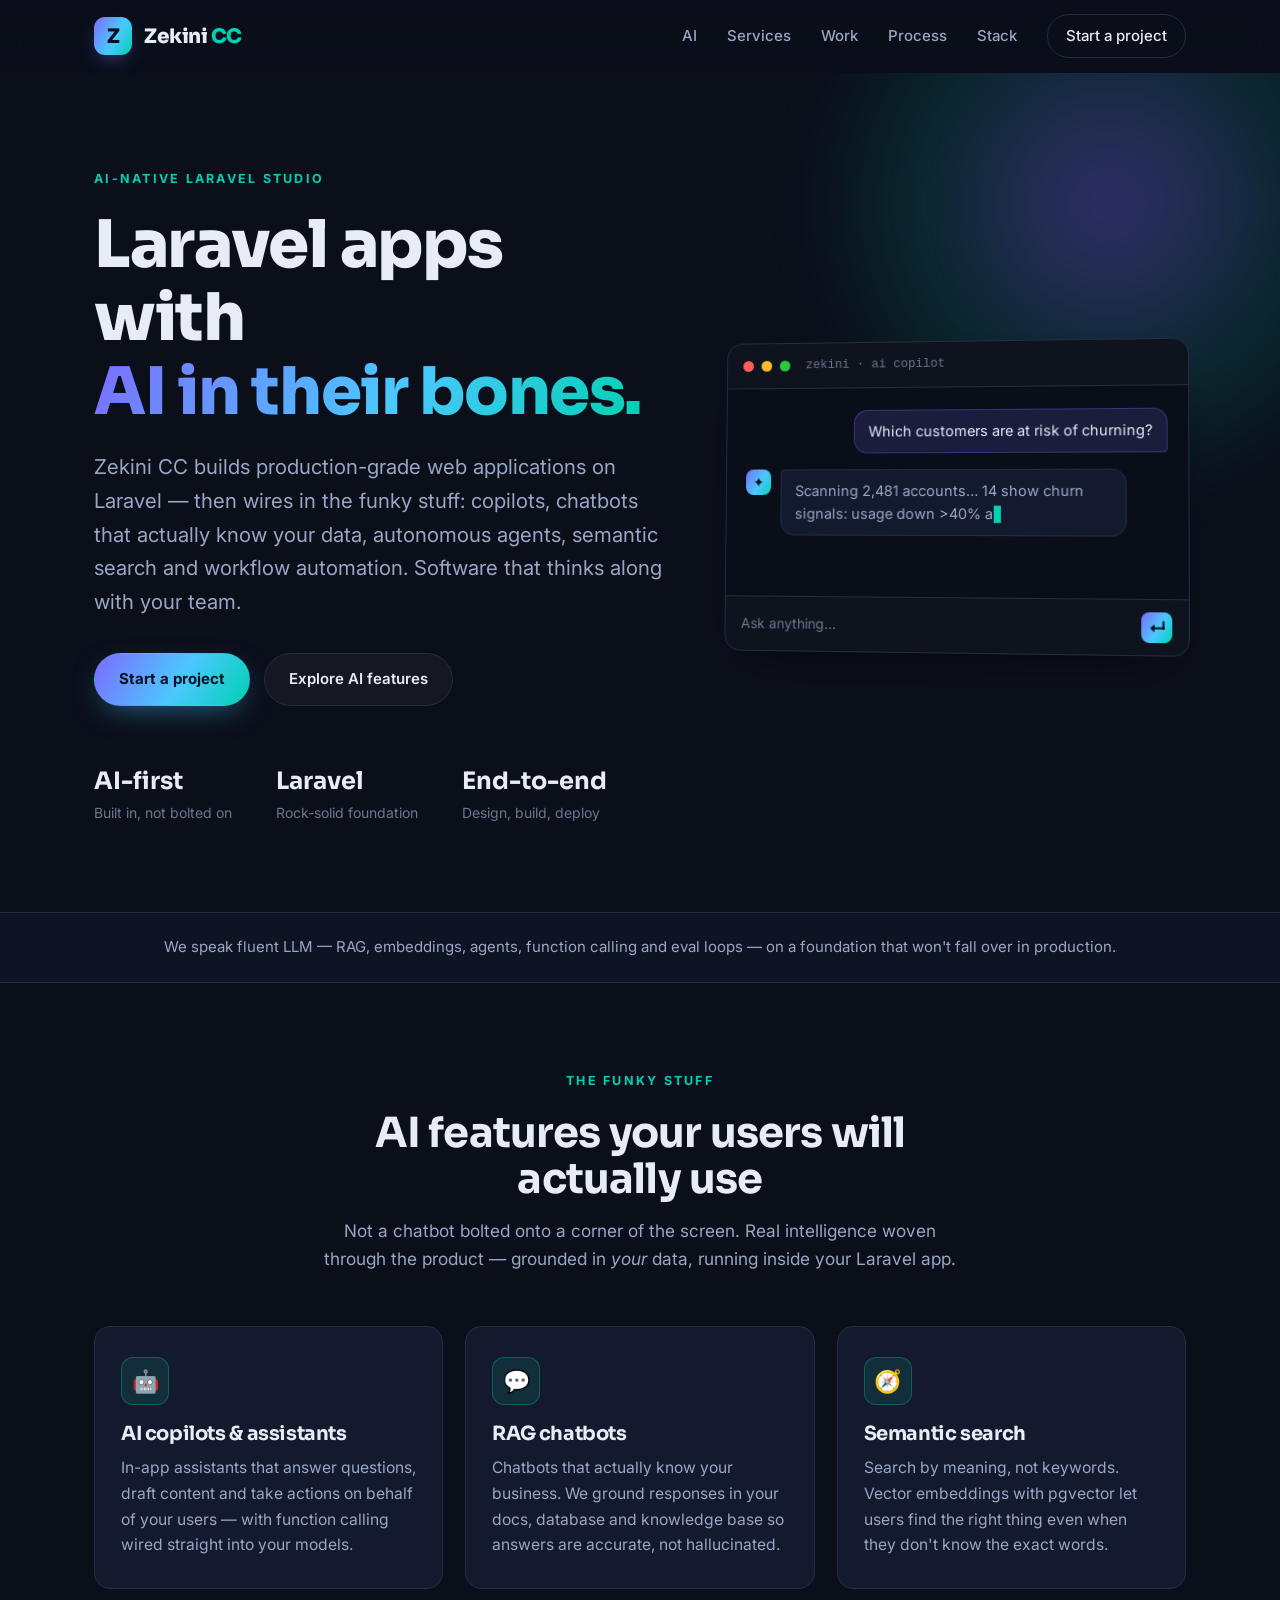
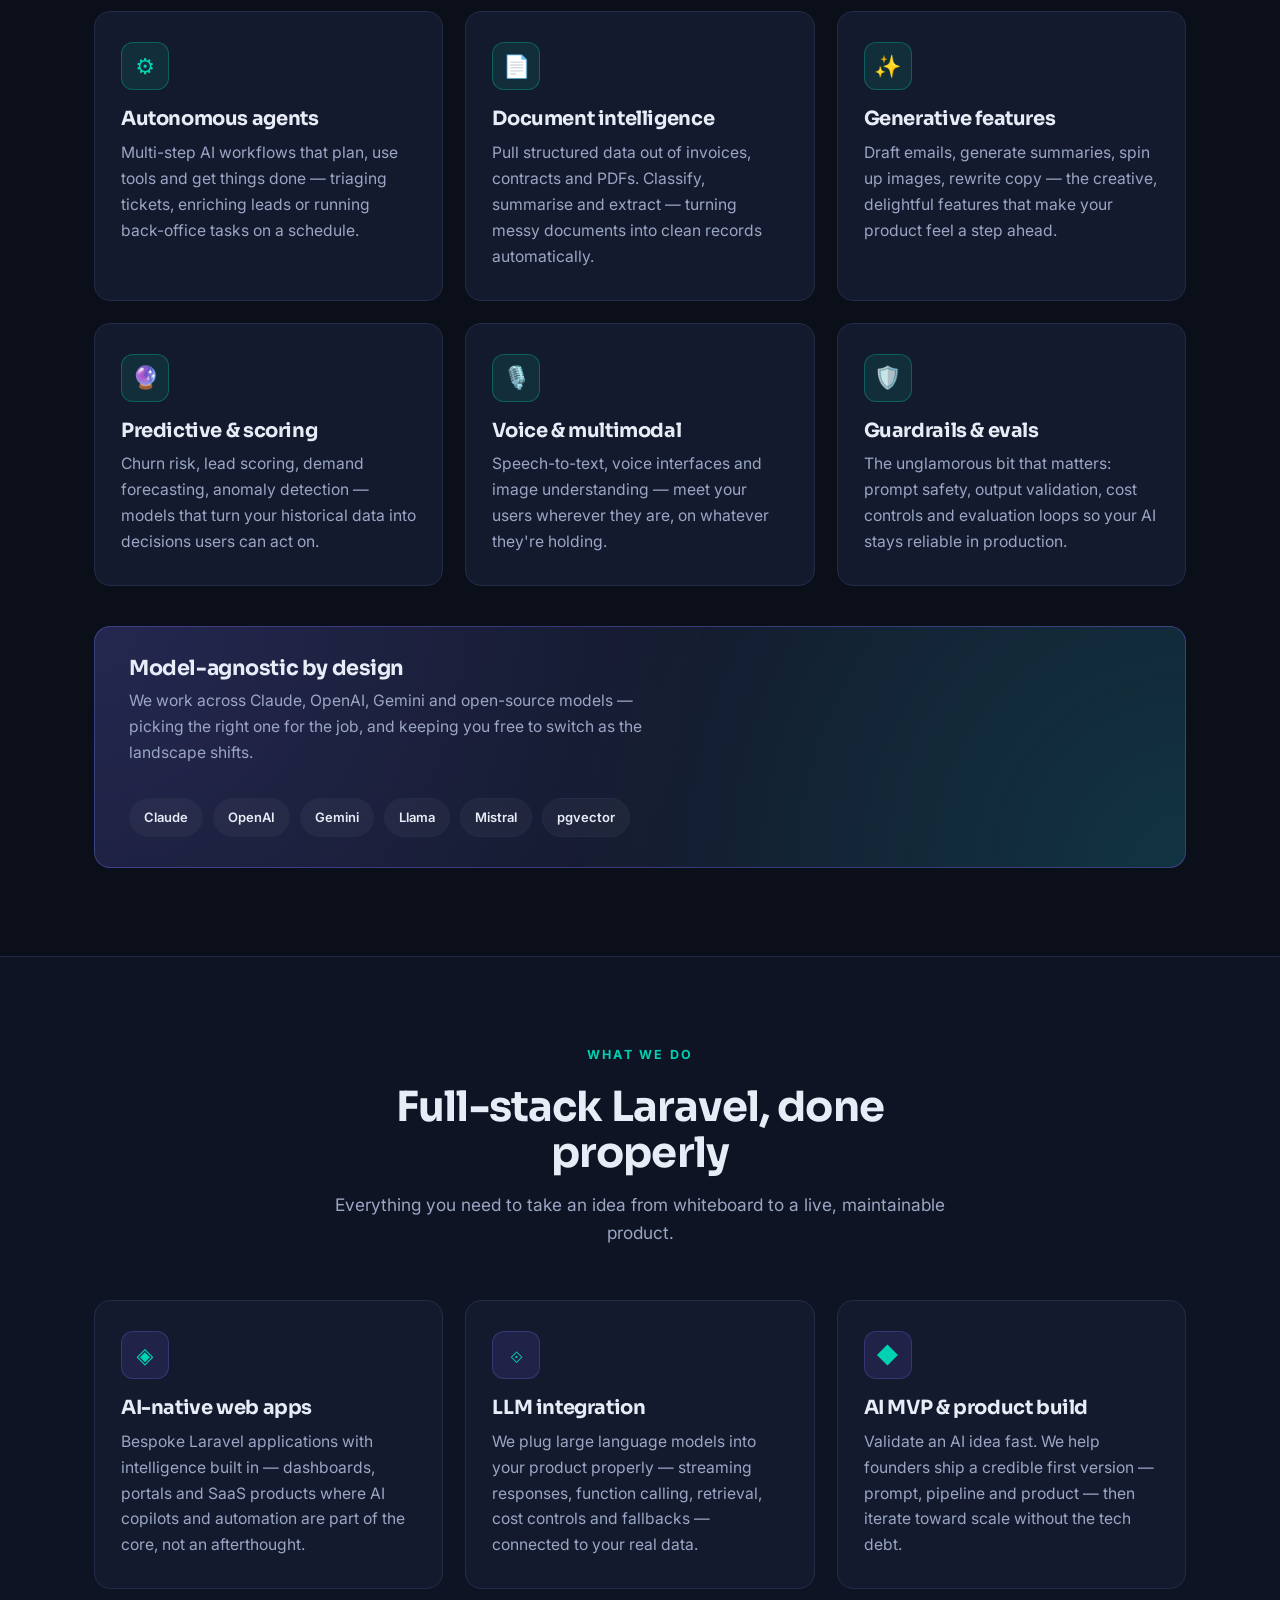
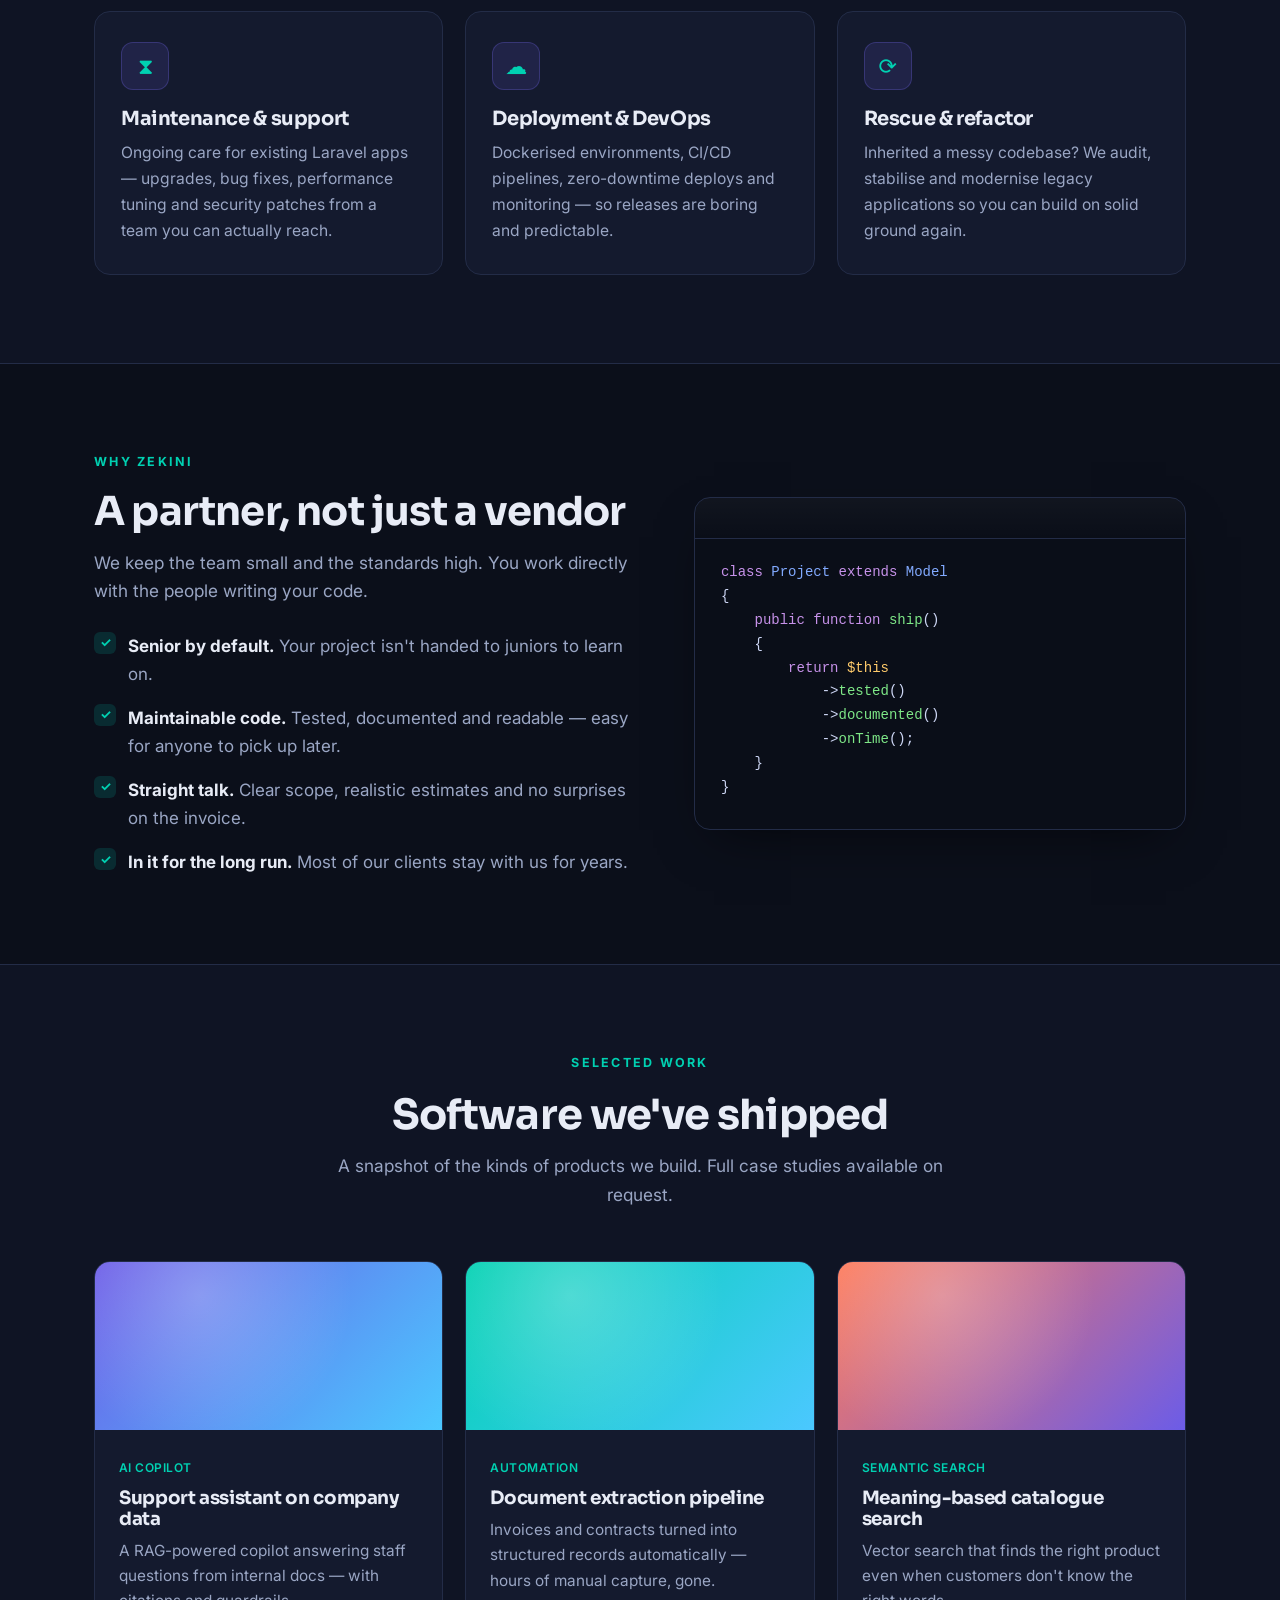
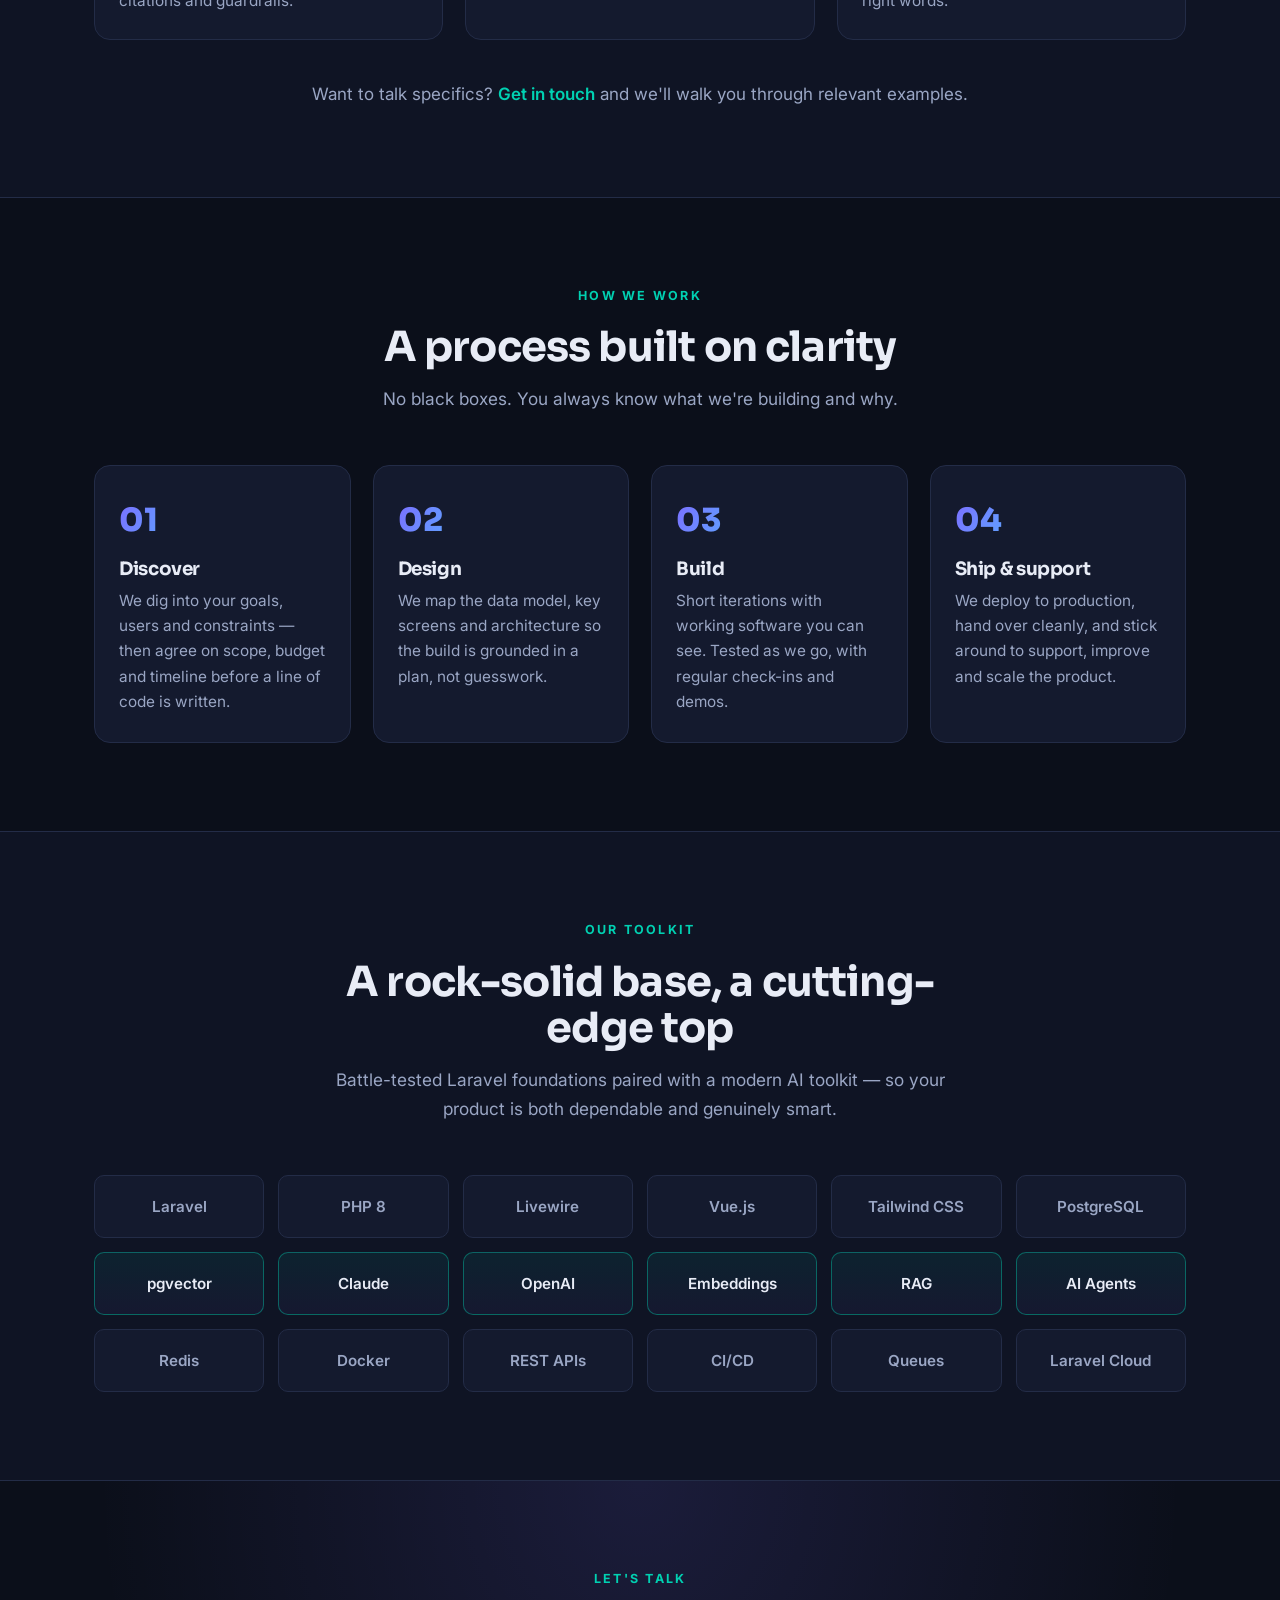
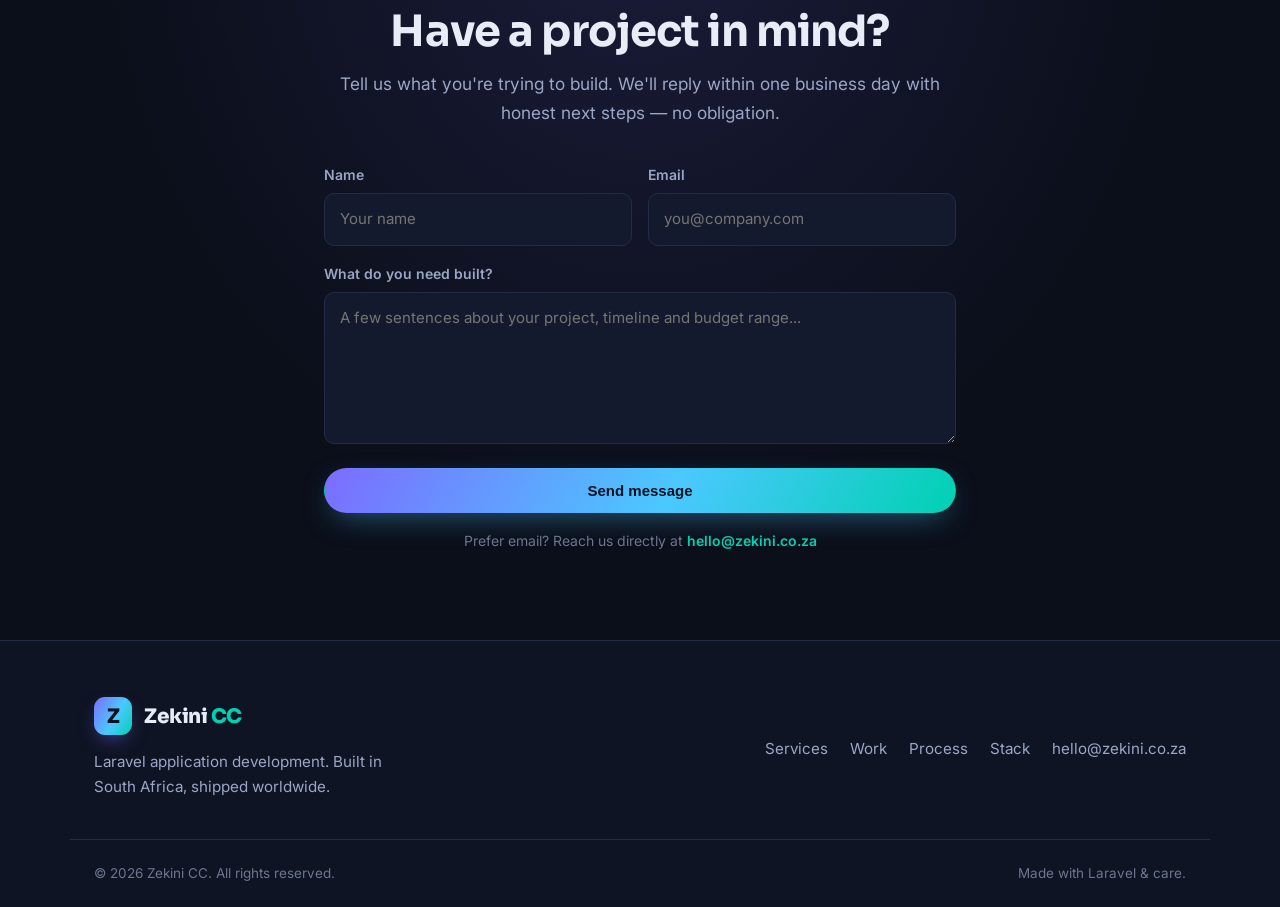
==== index.html @ 0844f9b5 "Add AI-driven positioning, AI features section and copilot demo" ====
<!DOCTYPE html>
<html lang="en">
<head>
  <meta charset="UTF-8" />
  <meta name="viewport" content="width=device-width, initial-scale=1.0" />
  <title>Zekini CC — AI-Driven Laravel App Development</title>
  <meta name="description" content="Zekini CC builds AI-native web applications with Laravel — copilots, RAG chatbots, LLM agents, semantic search and automation baked in. From MVP to production." />
  <meta name="theme-color" content="#0b0f1a" />

  <!-- Open Graph -->
  <meta property="og:title" content="Zekini CC — AI-Driven Laravel App Development" />
  <meta property="og:description" content="We design and build AI-native Laravel applications — copilots, agents, RAG and automation for growing businesses." />
  <meta property="og:type" content="website" />
  <meta property="og:url" content="https://zekini.co.za" />

  <link rel="icon" href="assets/favicon.svg" type="image/svg+xml" />
  <link rel="preconnect" href="https://fonts.googleapis.com" />
  <link rel="preconnect" href="https://fonts.gstatic.com" crossorigin />
  <link href="https://fonts.googleapis.com/css2?family=Inter:wght@400;500;600;700;800&family=Sora:wght@600;700;800&display=swap" rel="stylesheet" />
  <link rel="stylesheet" href="css/styles.css" />
</head>
<body>
  <a class="skip-link" href="#main">Skip to content</a>

  <!-- Header -->
  <header class="site-header" id="top">
    <div class="container header-inner">
      <a href="#top" class="brand" aria-label="Zekini CC home">
        <span class="brand-mark" aria-hidden="true">Z</span>
        <span class="brand-text">Zekini<span class="brand-cc">CC</span></span>
      </a>

      <nav class="nav" aria-label="Primary">
        <a href="#ai">AI</a>
        <a href="#services">Services</a>
        <a href="#work">Work</a>
        <a href="#process">Process</a>
        <a href="#stack">Stack</a>
        <a href="#contact" class="nav-cta">Start a project</a>
      </nav>

      <button class="nav-toggle" aria-label="Toggle menu" aria-expanded="false" aria-controls="mobile-nav">
        <span></span><span></span><span></span>
      </button>
    </div>
    <div class="mobile-nav" id="mobile-nav" hidden>
      <a href="#ai">AI</a>
      <a href="#services">Services</a>
      <a href="#work">Work</a>
      <a href="#process">Process</a>
      <a href="#stack">Stack</a>
      <a href="#contact" class="nav-cta">Start a project</a>
    </div>
  </header>

  <main id="main">
    <!-- Hero -->
    <section class="hero">
      <div class="container hero-inner hero-grid">
        <div class="hero-copy">
          <p class="eyebrow">AI-native Laravel studio</p>
          <h1>Laravel apps with<br /><span class="grad">AI in their bones.</span></h1>
          <p class="lede">
            Zekini CC builds production-grade web applications on Laravel — then wires in the
            funky stuff: copilots, chatbots that actually know your data, autonomous agents,
            semantic search and workflow automation. Software that thinks along with your team.
          </p>
          <div class="hero-actions">
            <a href="#contact" class="btn btn-primary">Start a project</a>
            <a href="#ai" class="btn btn-ghost">Explore AI features</a>
          </div>
          <ul class="hero-stats">
            <li><strong>AI-first</strong><span>Built in, not bolted on</span></li>
            <li><strong>Laravel</strong><span>Rock-solid foundation</span></li>
            <li><strong>End-to-end</strong><span>Design, build, deploy</span></li>
          </ul>
        </div>

        <!-- Funky animated AI copilot demo -->
        <div class="hero-demo" aria-hidden="true">
          <div class="demo-window">
            <div class="demo-bar">
              <span class="dot dot-r"></span><span class="dot dot-y"></span><span class="dot dot-g"></span>
              <span class="demo-title">zekini · ai copilot</span>
            </div>
            <div class="demo-body" id="demo-body">
              <div class="msg msg-user"><span>Which customers are at risk of churning?</span></div>
              <div class="msg msg-ai">
                <span class="msg-avatar">✦</span>
                <span class="msg-text" id="demo-typing"></span>
              </div>
            </div>
            <div class="demo-input">
              <span class="demo-caret">Ask anything…</span>
              <span class="demo-send">↵</span>
            </div>
          </div>
        </div>
      </div>
      <div class="hero-glow" aria-hidden="true"></div>
    </section>

    <!-- Trusted / intro strip -->
    <section class="strip">
      <div class="container">
        <p>We speak fluent LLM — RAG, embeddings, agents, function calling and eval loops — on a foundation that won't fall over in production.</p>
      </div>
    </section>

    <!-- AI capabilities -->
    <section class="section" id="ai">
      <div class="container">
        <header class="section-head">
          <p class="eyebrow">The funky stuff</p>
          <h2>AI features your users will actually use</h2>
          <p class="section-sub">Not a chatbot bolted onto a corner of the screen. Real intelligence woven through the product — grounded in <em>your</em> data, running inside your Laravel app.</p>
        </header>

        <div class="grid grid-3 ai-grid">
          <article class="card ai-card">
            <div class="card-icon">🤖</div>
            <h3>AI copilots &amp; assistants</h3>
            <p>In-app assistants that answer questions, draft content and take actions on behalf of your users — with function calling wired straight into your models.</p>
          </article>
          <article class="card ai-card">
            <div class="card-icon">💬</div>
            <h3>RAG chatbots</h3>
            <p>Chatbots that actually know your business. We ground responses in your docs, database and knowledge base so answers are accurate, not hallucinated.</p>
          </article>
          <article class="card ai-card">
            <div class="card-icon">🧭</div>
            <h3>Semantic search</h3>
            <p>Search by meaning, not keywords. Vector embeddings with pgvector let users find the right thing even when they don't know the exact words.</p>
          </article>
          <article class="card ai-card">
            <div class="card-icon">⚙️</div>
            <h3>Autonomous agents</h3>
            <p>Multi-step AI workflows that plan, use tools and get things done — triaging tickets, enriching leads or running back-office tasks on a schedule.</p>
          </article>
          <article class="card ai-card">
            <div class="card-icon">📄</div>
            <h3>Document intelligence</h3>
            <p>Pull structured data out of invoices, contracts and PDFs. Classify, summarise and extract — turning messy documents into clean records automatically.</p>
          </article>
          <article class="card ai-card">
            <div class="card-icon">✨</div>
            <h3>Generative features</h3>
            <p>Draft emails, generate summaries, spin up images, rewrite copy — the creative, delightful features that make your product feel a step ahead.</p>
          </article>
          <article class="card ai-card">
            <div class="card-icon">🔮</div>
            <h3>Predictive &amp; scoring</h3>
            <p>Churn risk, lead scoring, demand forecasting, anomaly detection — models that turn your historical data into decisions users can act on.</p>
          </article>
          <article class="card ai-card">
            <div class="card-icon">🎙️</div>
            <h3>Voice &amp; multimodal</h3>
            <p>Speech-to-text, voice interfaces and image understanding — meet your users wherever they are, on whatever they're holding.</p>
          </article>
          <article class="card ai-card">
            <div class="card-icon">🛡️</div>
            <h3>Guardrails &amp; evals</h3>
            <p>The unglamorous bit that matters: prompt safety, output validation, cost controls and evaluation loops so your AI stays reliable in production.</p>
          </article>
        </div>

        <div class="ai-banner">
          <div class="ai-banner-text">
            <h3>Model-agnostic by design</h3>
            <p>We work across Claude, OpenAI, Gemini and open-source models — picking the right one for the job, and keeping you free to switch as the landscape shifts.</p>
          </div>
          <ul class="ai-chip-row">
            <li>Claude</li>
            <li>OpenAI</li>
            <li>Gemini</li>
            <li>Llama</li>
            <li>Mistral</li>
            <li>pgvector</li>
          </ul>
        </div>
      </div>
    </section>

    <!-- Services -->
    <section class="section section-alt" id="services">
      <div class="container">
        <header class="section-head">
          <p class="eyebrow">What we do</p>
          <h2>Full-stack Laravel, done properly</h2>
          <p class="section-sub">Everything you need to take an idea from whiteboard to a live, maintainable product.</p>
        </header>

        <div class="grid grid-3">
          <article class="card">
            <div class="card-icon">◈</div>
            <h3>AI-native web apps</h3>
            <p>Bespoke Laravel applications with intelligence built in — dashboards, portals and SaaS products where AI copilots and automation are part of the core, not an afterthought.</p>
          </article>
          <article class="card">
            <div class="card-icon">⟐</div>
            <h3>LLM integration</h3>
            <p>We plug large language models into your product properly — streaming responses, function calling, retrieval, cost controls and fallbacks — connected to your real data.</p>
          </article>
          <article class="card">
            <div class="card-icon">◆</div>
            <h3>AI MVP &amp; product build</h3>
            <p>Validate an AI idea fast. We help founders ship a credible first version — prompt, pipeline and product — then iterate toward scale without the tech debt.</p>
          </article>
          <article class="card">
            <div class="card-icon">⧗</div>
            <h3>Maintenance &amp; support</h3>
            <p>Ongoing care for existing Laravel apps — upgrades, bug fixes, performance tuning and security patches from a team you can actually reach.</p>
          </article>
          <article class="card">
            <div class="card-icon">☁</div>
            <h3>Deployment &amp; DevOps</h3>
            <p>Dockerised environments, CI/CD pipelines, zero-downtime deploys and monitoring — so releases are boring and predictable.</p>
          </article>
          <article class="card">
            <div class="card-icon">⟳</div>
            <h3>Rescue &amp; refactor</h3>
            <p>Inherited a messy codebase? We audit, stabilise and modernise legacy applications so you can build on solid ground again.</p>
          </article>
        </div>
      </div>
    </section>

    <!-- Why us -->
    <section class="section" id="why">
      <div class="container why-inner">
        <div class="why-copy">
          <p class="eyebrow">Why Zekini</p>
          <h2>A partner, not just a vendor</h2>
          <p class="section-sub">We keep the team small and the standards high. You work directly with the people writing your code.</p>
          <ul class="check-list">
            <li><strong>Senior by default.</strong> Your project isn't handed to juniors to learn on.</li>
            <li><strong>Maintainable code.</strong> Tested, documented and readable — easy for anyone to pick up later.</li>
            <li><strong>Straight talk.</strong> Clear scope, realistic estimates and no surprises on the invoice.</li>
            <li><strong>In it for the long run.</strong> Most of our clients stay with us for years.</li>
          </ul>
        </div>
        <div class="why-panel" aria-hidden="true">
          <pre class="code-block"><span class="c-key">class</span> <span class="c-cls">Project</span> <span class="c-key">extends</span> <span class="c-cls">Model</span>
{
    <span class="c-key">public function</span> <span class="c-fn">ship</span>()
    {
        <span class="c-key">return</span> <span class="c-str">$this</span>
            -&gt;<span class="c-fn">tested</span>()
            -&gt;<span class="c-fn">documented</span>()
            -&gt;<span class="c-fn">onTime</span>();
    }
}</pre>
        </div>
      </div>
    </section>

    <!-- Work / case studies -->
    <section class="section section-alt" id="work">
      <div class="container">
        <header class="section-head">
          <p class="eyebrow">Selected work</p>
          <h2>Software we've shipped</h2>
          <p class="section-sub">A snapshot of the kinds of products we build. Full case studies available on request.</p>
        </header>

        <div class="grid grid-3">
          <article class="work-card">
            <div class="work-thumb work-thumb-1" aria-hidden="true"></div>
            <div class="work-body">
              <span class="tag">AI copilot</span>
              <h3>Support assistant on company data</h3>
              <p>A RAG-powered copilot answering staff questions from internal docs — with citations and guardrails.</p>
            </div>
          </article>
          <article class="work-card">
            <div class="work-thumb work-thumb-2" aria-hidden="true"></div>
            <div class="work-body">
              <span class="tag">Automation</span>
              <h3>Document extraction pipeline</h3>
              <p>Invoices and contracts turned into structured records automatically — hours of manual capture, gone.</p>
            </div>
          </article>
          <article class="work-card">
            <div class="work-thumb work-thumb-3" aria-hidden="true"></div>
            <div class="work-body">
              <span class="tag">Semantic search</span>
              <h3>Meaning-based catalogue search</h3>
              <p>Vector search that finds the right product even when customers don't know the right words.</p>
            </div>
          </article>
        </div>

        <p class="work-note">Want to talk specifics? <a href="#contact">Get in touch</a> and we'll walk you through relevant examples.</p>
      </div>
    </section>

    <!-- Process -->
    <section class="section" id="process">
      <div class="container">
        <header class="section-head">
          <p class="eyebrow">How we work</p>
          <h2>A process built on clarity</h2>
          <p class="section-sub">No black boxes. You always know what we're building and why.</p>
        </header>

        <ol class="steps">
          <li>
            <span class="step-num">01</span>
            <h3>Discover</h3>
            <p>We dig into your goals, users and constraints — then agree on scope, budget and timeline before a line of code is written.</p>
          </li>
          <li>
            <span class="step-num">02</span>
            <h3>Design</h3>
            <p>We map the data model, key screens and architecture so the build is grounded in a plan, not guesswork.</p>
          </li>
          <li>
            <span class="step-num">03</span>
            <h3>Build</h3>
            <p>Short iterations with working software you can see. Tested as we go, with regular check-ins and demos.</p>
          </li>
          <li>
            <span class="step-num">04</span>
            <h3>Ship &amp; support</h3>
            <p>We deploy to production, hand over cleanly, and stick around to support, improve and scale the product.</p>
          </li>
        </ol>
      </div>
    </section>

    <!-- Stack -->
    <section class="section section-alt" id="stack">
      <div class="container">
        <header class="section-head">
          <p class="eyebrow">Our toolkit</p>
          <h2>A rock-solid base, a cutting-edge top</h2>
          <p class="section-sub">Battle-tested Laravel foundations paired with a modern AI toolkit — so your product is both dependable and genuinely smart.</p>
        </header>

        <ul class="stack-grid">
          <li>Laravel</li>
          <li>PHP 8</li>
          <li>Livewire</li>
          <li>Vue.js</li>
          <li>Tailwind CSS</li>
          <li>PostgreSQL</li>
          <li class="stack-ai">pgvector</li>
          <li class="stack-ai">Claude</li>
          <li class="stack-ai">OpenAI</li>
          <li class="stack-ai">Embeddings</li>
          <li class="stack-ai">RAG</li>
          <li class="stack-ai">AI Agents</li>
          <li>Redis</li>
          <li>Docker</li>
          <li>REST APIs</li>
          <li>CI/CD</li>
          <li>Queues</li>
          <li>Laravel Cloud</li>
        </ul>
      </div>
    </section>

    <!-- CTA / Contact -->
    <section class="section cta" id="contact">
      <div class="container cta-inner">
        <p class="eyebrow">Let's talk</p>
        <h2>Have a project in mind?</h2>
        <p class="section-sub">Tell us what you're trying to build. We'll reply within one business day with honest next steps — no obligation.</p>

        <form class="contact-form" action="https://formspree.io/f/your-form-id" method="POST" novalidate>
          <div class="form-row">
            <label>
              <span>Name</span>
              <input type="text" name="name" required autocomplete="name" placeholder="Your name" />
            </label>
            <label>
              <span>Email</span>
              <input type="email" name="email" required autocomplete="email" placeholder="you@company.com" />
            </label>
          </div>
          <label>
            <span>What do you need built?</span>
            <textarea name="message" rows="5" required placeholder="A few sentences about your project, timeline and budget range..."></textarea>
          </label>
          <button type="submit" class="btn btn-primary btn-block">Send message</button>
          <p class="form-note">Prefer email? Reach us directly at <a href="mailto:hello@zekini.co.za">hello@zekini.co.za</a></p>
        </form>
      </div>
    </section>
  </main>

  <!-- Footer -->
  <footer class="site-footer">
    <div class="container footer-inner">
      <div class="footer-brand">
        <a href="#top" class="brand" aria-label="Zekini CC home">
          <span class="brand-mark" aria-hidden="true">Z</span>
          <span class="brand-text">Zekini<span class="brand-cc">CC</span></span>
        </a>
        <p>Laravel application development. Built in South Africa, shipped worldwide.</p>
      </div>
      <nav class="footer-nav" aria-label="Footer">
        <a href="#services">Services</a>
        <a href="#work">Work</a>
        <a href="#process">Process</a>
        <a href="#stack">Stack</a>
        <a href="mailto:hello@zekini.co.za">hello@zekini.co.za</a>
      </nav>
    </div>
    <div class="container footer-bottom">
      <p>&copy; <span id="year">2026</span> Zekini CC. All rights reserved.</p>
      <p>Made with Laravel &amp; care.</p>
    </div>
  </footer>

  <script src="js/main.js"></script>
</body>
</html>
---- css/styles.css ----
/* ===== Zekini CC — marketing site ===== */

:root {
  --bg:        #0b0f1a;
  --bg-alt:    #0f1424;
  --surface:   #141a2e;
  --surface-2: #1a2138;
  --border:    #232c47;
  --text:      #e8ecf6;
  --muted:     #9aa6c4;
  --faint:     #6b768f;

  --brand:     #6c5ce7;
  --brand-2:   #00d1b2;
  --accent:    #ff7a59;

  --grad: linear-gradient(120deg, #7c6cff 0%, #4bc8ff 55%, #00d1b2 100%);

  --radius:    16px;
  --radius-sm: 10px;
  --maxw:      1140px;

  --ff-sans: 'Inter', system-ui, -apple-system, Segoe UI, Roboto, sans-serif;
  --ff-head: 'Sora', var(--ff-sans);

  --shadow: 0 20px 50px -20px rgba(0,0,0,.6);
}

* { box-sizing: border-box; }

html { scroll-behavior: smooth; }

body {
  margin: 0;
  background: var(--bg);
  color: var(--text);
  font-family: var(--ff-sans);
  font-size: 17px;
  line-height: 1.65;
  -webkit-font-smoothing: antialiased;
  text-rendering: optimizeLegibility;
  overflow-x: hidden;
}

h1, h2, h3 { font-family: var(--ff-head); line-height: 1.12; letter-spacing: -.02em; margin: 0; }
p { margin: 0; }
a { color: inherit; text-decoration: none; }
img { max-width: 100%; display: block; }

.container { width: 100%; max-width: var(--maxw); margin: 0 auto; padding: 0 24px; }

.skip-link {
  position: absolute; left: -999px; top: 0; z-index: 200;
  background: var(--brand); color: #fff; padding: 10px 16px; border-radius: 0 0 8px 0;
}
.skip-link:focus { left: 0; }

/* ===== Buttons ===== */
.btn {
  display: inline-flex; align-items: center; justify-content: center;
  gap: 8px; font-weight: 600; font-size: 15px;
  padding: 13px 24px; border-radius: 999px; border: 1px solid transparent;
  cursor: pointer; transition: transform .15s ease, box-shadow .2s ease, background .2s ease, border-color .2s ease;
  white-space: nowrap;
}
.btn-primary {
  background: var(--grad); color: #06121f; font-weight: 700;
  box-shadow: 0 10px 30px -10px rgba(75,200,255,.5);
}
.btn-primary:hover { transform: translateY(-2px); box-shadow: 0 16px 36px -12px rgba(75,200,255,.6); }
.btn-ghost { background: rgba(255,255,255,.04); border-color: var(--border); color: var(--text); }
.btn-ghost:hover { border-color: var(--brand); transform: translateY(-2px); }
.btn-block { width: 100%; }

/* ===== Header ===== */
.site-header {
  position: sticky; top: 0; z-index: 100;
  backdrop-filter: blur(14px);
  background: rgba(11,15,26,.72);
  border-bottom: 1px solid transparent;
  transition: border-color .3s ease, background .3s ease;
}
.site-header.scrolled { border-color: var(--border); background: rgba(11,15,26,.9); }
.header-inner { display: flex; align-items: center; justify-content: space-between; height: 72px; }

.brand { display: inline-flex; align-items: center; gap: 12px; font-family: var(--ff-head); font-weight: 800; font-size: 20px; }
.brand-mark {
  width: 38px; height: 38px; display: grid; place-items: center;
  border-radius: 11px; background: var(--grad); color: #06121f;
  font-weight: 800; font-size: 20px; box-shadow: 0 8px 20px -8px rgba(124,108,255,.7);
}
.brand-text { letter-spacing: -.02em; }
.brand-cc { color: var(--brand-2); margin-left: 3px; }

.nav { display: flex; align-items: center; gap: 30px; }
.nav a { color: var(--muted); font-size: 15px; font-weight: 500; transition: color .2s ease; }
.nav a:hover { color: var(--text); }
.nav .nav-cta {
  color: var(--text); border: 1px solid var(--border); padding: 9px 18px; border-radius: 999px;
}
.nav .nav-cta:hover { border-color: var(--brand); color: #fff; }

.nav-toggle { display: none; background: none; border: 0; cursor: pointer; padding: 8px; }
.nav-toggle span { display: block; width: 24px; height: 2px; background: var(--text); margin: 5px 0; border-radius: 2px; transition: .25s; }
.nav-toggle[aria-expanded="true"] span:nth-child(1) { transform: translateY(7px) rotate(45deg); }
.nav-toggle[aria-expanded="true"] span:nth-child(2) { opacity: 0; }
.nav-toggle[aria-expanded="true"] span:nth-child(3) { transform: translateY(-7px) rotate(-45deg); }

.mobile-nav { display: none; flex-direction: column; padding: 12px 24px 24px; border-bottom: 1px solid var(--border); background: var(--bg-alt); }
.mobile-nav a { padding: 12px 0; color: var(--muted); border-bottom: 1px solid var(--border); font-weight: 500; }
.mobile-nav a:last-child { border-bottom: 0; }
.mobile-nav .nav-cta { color: var(--brand-2); }

/* ===== Hero ===== */
.hero { position: relative; padding: 96px 0 88px; overflow: hidden; }
.hero-inner { position: relative; z-index: 2; max-width: 860px; }
.eyebrow {
  text-transform: uppercase; letter-spacing: .18em; font-size: 12.5px; font-weight: 700;
  color: var(--brand-2); margin-bottom: 18px;
}
.hero h1 { font-size: clamp(2.4rem, 6vw, 4.1rem); font-weight: 800; margin-bottom: 22px; }
.grad {
  background: var(--grad); -webkit-background-clip: text; background-clip: text; color: transparent;
}
.lede { font-size: clamp(1.05rem, 2vw, 1.28rem); color: var(--muted); max-width: 640px; margin-bottom: 34px; }
.hero-actions { display: flex; gap: 14px; flex-wrap: wrap; margin-bottom: 56px; }

.hero-stats { list-style: none; margin: 0; padding: 0; display: flex; gap: 44px; flex-wrap: wrap; }
.hero-stats li { display: flex; flex-direction: column; }
.hero-stats strong { font-family: var(--ff-head); font-size: 1.5rem; font-weight: 700; }
.hero-stats span { color: var(--faint); font-size: 14px; }

.hero-glow {
  position: absolute; z-index: 1; top: -180px; right: -140px;
  width: 620px; height: 620px; border-radius: 50%;
  background: radial-gradient(circle at center, rgba(124,108,255,.35), rgba(0,209,178,.12) 45%, transparent 70%);
  filter: blur(30px); pointer-events: none;
}

/* Hero two-column layout with demo */
.hero-grid { display: grid; grid-template-columns: 1.1fr .9fr; gap: 56px; align-items: center; max-width: var(--maxw); }
.hero-copy { max-width: 620px; }

/* Funky AI copilot demo window */
.hero-demo { position: relative; z-index: 2; }
.demo-window {
  background: #0a0e18; border: 1px solid var(--border); border-radius: var(--radius);
  box-shadow: var(--shadow); overflow: hidden;
  transform: perspective(1200px) rotateY(-6deg) rotateX(2deg);
  transition: transform .4s ease;
}
.hero-demo:hover .demo-window { transform: perspective(1200px) rotateY(0) rotateX(0); }
.demo-bar {
  display: flex; align-items: center; gap: 8px; padding: 12px 16px;
  border-bottom: 1px solid var(--border); background: rgba(255,255,255,.02);
}
.dot { width: 11px; height: 11px; border-radius: 50%; }
.dot-r { background: #ff5f57; } .dot-y { background: #febc2e; } .dot-g { background: #28c840; }
.demo-title { margin-left: 8px; font-size: 12.5px; color: var(--faint); font-family: ui-monospace, monospace; }
.demo-body { padding: 22px 20px; display: flex; flex-direction: column; gap: 16px; min-height: 210px; }
.msg { display: flex; gap: 10px; font-size: 14.5px; line-height: 1.55; }
.msg-user { justify-content: flex-end; }
.msg-user span {
  background: rgba(124,108,255,.16); border: 1px solid rgba(124,108,255,.3);
  color: var(--text); padding: 10px 14px; border-radius: 14px 14px 4px 14px; max-width: 82%;
}
.msg-ai { align-items: flex-start; }
.msg-avatar {
  flex: 0 0 auto; width: 26px; height: 26px; display: grid; place-items: center;
  border-radius: 8px; background: var(--grad); color: #06121f; font-size: 14px; font-weight: 800;
}
.msg-text {
  background: var(--surface); border: 1px solid var(--border);
  color: var(--muted); padding: 10px 14px; border-radius: 4px 14px 14px 14px; max-width: 82%; min-height: 20px;
}
.msg-text::after { content: '▋'; color: var(--brand-2); animation: blink 1s step-end infinite; margin-left: 1px; }
.msg-text.done::after { content: ''; }
@keyframes blink { 50% { opacity: 0; } }
.demo-input {
  display: flex; align-items: center; justify-content: space-between;
  padding: 12px 16px; border-top: 1px solid var(--border); background: rgba(255,255,255,.02);
}
.demo-caret { color: var(--faint); font-size: 14px; }
.demo-send {
  width: 30px; height: 30px; display: grid; place-items: center; border-radius: 8px;
  background: var(--grad); color: #06121f; font-weight: 700;
}

/* ===== Strip ===== */
.strip { border-top: 1px solid var(--border); border-bottom: 1px solid var(--border); background: var(--bg-alt); }
.strip p { text-align: center; color: var(--muted); padding: 22px 0; font-size: 15px; }

/* ===== Sections ===== */
.section { padding: 88px 0; }
.section-alt { background: var(--bg-alt); border-top: 1px solid var(--border); border-bottom: 1px solid var(--border); }
.section-head { max-width: 640px; margin: 0 auto 52px; text-align: center; }
.section-head h2 { font-size: clamp(1.8rem, 4vw, 2.6rem); font-weight: 700; margin-bottom: 14px; }
.section-sub { color: var(--muted); font-size: 1.08rem; }

/* ===== Grids / cards ===== */
.grid { display: grid; gap: 22px; }
.grid-3 { grid-template-columns: repeat(3, 1fr); }

.card {
  background: var(--surface); border: 1px solid var(--border); border-radius: var(--radius);
  padding: 30px 26px; transition: transform .2s ease, border-color .2s ease, background .2s ease;
}
.card:hover { transform: translateY(-4px); border-color: rgba(124,108,255,.5); background: var(--surface-2); }
.card-icon {
  width: 48px; height: 48px; display: grid; place-items: center; margin-bottom: 18px;
  border-radius: 12px; background: rgba(124,108,255,.12); color: var(--brand-2);
  font-size: 22px; border: 1px solid rgba(124,108,255,.25);
}
.card h3 { font-size: 1.22rem; margin-bottom: 10px; }
.card p { color: var(--muted); font-size: .98rem; }

/* ===== AI section ===== */
.ai-card .card-icon {
  background: rgba(0,209,178,.1); border-color: rgba(0,209,178,.3);
  font-size: 22px; filter: saturate(1.1);
}
.ai-banner {
  margin-top: 40px; display: flex; align-items: center; justify-content: space-between;
  gap: 32px; flex-wrap: wrap;
  padding: 30px 34px; border-radius: var(--radius);
  border: 1px solid rgba(124,108,255,.35);
  background:
    radial-gradient(circle at 0% 0%, rgba(124,108,255,.16), transparent 55%),
    radial-gradient(circle at 100% 100%, rgba(0,209,178,.14), transparent 55%),
    var(--surface);
}
.ai-banner-text h3 { font-size: 1.3rem; margin-bottom: 8px; }
.ai-banner-text p { color: var(--muted); max-width: 520px; font-size: .98rem; }
.ai-chip-row { list-style: none; margin: 0; padding: 0; display: flex; flex-wrap: wrap; gap: 10px; }
.ai-chip-row li {
  font-size: 13px; font-weight: 600; color: var(--text);
  padding: 8px 14px; border-radius: 999px;
  background: rgba(255,255,255,.04); border: 1px solid var(--border);
}

/* AI stack chips highlight */
.stack-ai {
  color: var(--text) !important;
  border-color: rgba(0,209,178,.4) !important;
  background: linear-gradient(180deg, rgba(0,209,178,.08), rgba(124,108,255,.06)) !important;
}

/* ===== Why ===== */
.why-inner { display: grid; grid-template-columns: 1.05fr .95fr; gap: 56px; align-items: center; }
.why-copy h2 { font-size: clamp(1.8rem, 4vw, 2.5rem); margin-bottom: 14px; }
.check-list { list-style: none; margin: 26px 0 0; padding: 0; display: grid; gap: 16px; }
.check-list li { position: relative; padding-left: 34px; color: var(--muted); }
.check-list li strong { color: var(--text); }
.check-list li::before {
  content: "✓"; position: absolute; left: 0; top: 0;
  width: 22px; height: 22px; display: grid; place-items: center;
  border-radius: 6px; background: rgba(0,209,178,.15); color: var(--brand-2);
  font-size: 13px; font-weight: 700;
}

.why-panel {
  background: #0a0e18; border: 1px solid var(--border); border-radius: var(--radius);
  box-shadow: var(--shadow); overflow: hidden; position: relative;
}
.why-panel::before {
  content: ""; display: block; height: 40px;
  background: linear-gradient(to bottom, rgba(255,255,255,.03), transparent);
  border-bottom: 1px solid var(--border);
}
.code-block {
  margin: 0; padding: 22px 26px 30px; font-family: 'SFMono-Regular', ui-monospace, Menlo, Consolas, monospace;
  font-size: 14px; line-height: 1.7; color: #cdd6f4; overflow-x: auto;
}
.c-key { color: #c792ea; } .c-cls { color: #82aaff; } .c-fn { color: #7ee787; } .c-str { color: #ffcb6b; }

/* ===== Work ===== */
.work-card {
  background: var(--surface); border: 1px solid var(--border); border-radius: var(--radius);
  overflow: hidden; transition: transform .2s ease, border-color .2s ease;
}
.work-card:hover { transform: translateY(-4px); border-color: rgba(124,108,255,.5); }
.work-thumb { height: 168px; position: relative; }
.work-thumb-1 { background: linear-gradient(135deg, #6c5ce7, #4bc8ff); }
.work-thumb-2 { background: linear-gradient(135deg, #00d1b2, #4bc8ff); }
.work-thumb-3 { background: linear-gradient(135deg, #ff7a59, #6c5ce7); }
.work-thumb::after {
  content: ""; position: absolute; inset: 0;
  background: radial-gradient(circle at 30% 20%, rgba(255,255,255,.25), transparent 55%);
}
.work-body { padding: 22px 24px 26px; }
.tag {
  display: inline-block; font-size: 12px; font-weight: 600; letter-spacing: .04em;
  text-transform: uppercase; color: var(--brand-2); margin-bottom: 10px;
}
.work-body h3 { font-size: 1.15rem; margin-bottom: 8px; }
.work-body p { color: var(--muted); font-size: .96rem; }
.work-note { text-align: center; margin-top: 40px; color: var(--muted); }
.work-note a { color: var(--brand-2); font-weight: 600; }

/* ===== Steps ===== */
.steps {
  list-style: none; margin: 0; padding: 0;
  display: grid; grid-template-columns: repeat(4, 1fr); gap: 22px; counter-reset: step;
}
.steps li {
  background: var(--surface); border: 1px solid var(--border); border-radius: var(--radius);
  padding: 28px 24px;
}
.step-num {
  font-family: var(--ff-head); font-size: 2rem; font-weight: 800;
  background: var(--grad); -webkit-background-clip: text; background-clip: text; color: transparent;
  display: block; margin-bottom: 12px;
}
.steps h3 { font-size: 1.15rem; margin-bottom: 8px; }
.steps p { color: var(--muted); font-size: .96rem; }

/* ===== Stack ===== */
.stack-grid {
  list-style: none; margin: 0; padding: 0;
  display: grid; grid-template-columns: repeat(6, 1fr); gap: 14px;
}
.stack-grid li {
  background: var(--surface); border: 1px solid var(--border); border-radius: var(--radius-sm);
  padding: 18px 10px; text-align: center; font-weight: 600; font-size: .95rem; color: var(--muted);
  transition: color .2s ease, border-color .2s ease, transform .2s ease;
}
.stack-grid li:hover { color: var(--text); border-color: var(--brand); transform: translateY(-3px); }

/* ===== CTA / contact ===== */
.cta { background: radial-gradient(ellipse at top, rgba(124,108,255,.14), transparent 60%); }
.cta-inner { max-width: 680px; margin: 0 auto; text-align: center; }
.cta-inner h2 { font-size: clamp(1.9rem, 4vw, 2.7rem); margin-bottom: 14px; }
.contact-form { margin-top: 36px; text-align: left; }
.form-row { display: grid; grid-template-columns: 1fr 1fr; gap: 16px; }
.contact-form label { display: block; margin-bottom: 16px; }
.contact-form label span { display: block; font-size: 14px; font-weight: 600; margin-bottom: 7px; color: var(--muted); }
.contact-form input, .contact-form textarea {
  width: 100%; background: var(--surface); border: 1px solid var(--border); color: var(--text);
  border-radius: var(--radius-sm); padding: 13px 15px; font: inherit; font-size: 15px;
  transition: border-color .2s ease, box-shadow .2s ease;
}
.contact-form input:focus, .contact-form textarea:focus {
  outline: none; border-color: var(--brand); box-shadow: 0 0 0 3px rgba(124,108,255,.2);
}
.contact-form textarea { resize: vertical; }
.form-note { text-align: center; color: var(--faint); font-size: 14px; margin-top: 16px; }
.form-note a { color: var(--brand-2); font-weight: 600; }

/* ===== Footer ===== */
.site-footer { border-top: 1px solid var(--border); background: var(--bg-alt); padding-top: 56px; }
.footer-inner { display: flex; justify-content: space-between; gap: 40px; flex-wrap: wrap; padding-bottom: 40px; }
.footer-brand p { color: var(--muted); font-size: .95rem; margin-top: 14px; max-width: 320px; }
.footer-nav { display: flex; flex-wrap: wrap; gap: 22px; align-items: center; }
.footer-nav a { color: var(--muted); font-size: .95rem; transition: color .2s ease; }
.footer-nav a:hover { color: var(--text); }
.footer-bottom {
  display: flex; justify-content: space-between; gap: 16px; flex-wrap: wrap;
  border-top: 1px solid var(--border); padding: 22px 24px; color: var(--faint); font-size: 13.5px;
}
.footer-bottom p { margin: 0; }

/* ===== Reveal animation ===== */
.reveal { opacity: 0; transform: translateY(24px); transition: opacity .6s ease, transform .6s ease; }
.reveal.in { opacity: 1; transform: none; }

/* ===== Responsive ===== */
@media (max-width: 900px) {
  .grid-3 { grid-template-columns: repeat(2, 1fr); }
  .steps { grid-template-columns: repeat(2, 1fr); }
  .stack-grid { grid-template-columns: repeat(4, 1fr); }
  .why-inner { grid-template-columns: 1fr; gap: 36px; }
  .hero-grid { grid-template-columns: 1fr; gap: 44px; }
  .hero-demo { max-width: 460px; }
  .demo-window { transform: none; }
  .ai-banner { flex-direction: column; align-items: flex-start; }
}
@media (max-width: 680px) {
  .nav { display: none; }
  .nav-toggle { display: block; }
  .mobile-nav { display: none; }
  .mobile-nav[data-open="true"] { display: flex; }
  .grid-3 { grid-template-columns: 1fr; }
  .steps { grid-template-columns: 1fr; }
  .stack-grid { grid-template-columns: repeat(3, 1fr); }
  .form-row { grid-template-columns: 1fr; }
  .section { padding: 64px 0; }
  .hero { padding: 64px 0 60px; }
  .hero-stats { gap: 28px; }
}

@media (prefers-reduced-motion: reduce) {
  * { scroll-behavior: auto !important; }
  .reveal { opacity: 1; transform: none; transition: none; }
  .btn:hover, .card:hover, .work-card:hover, .stack-grid li:hover { transform: none; }
}
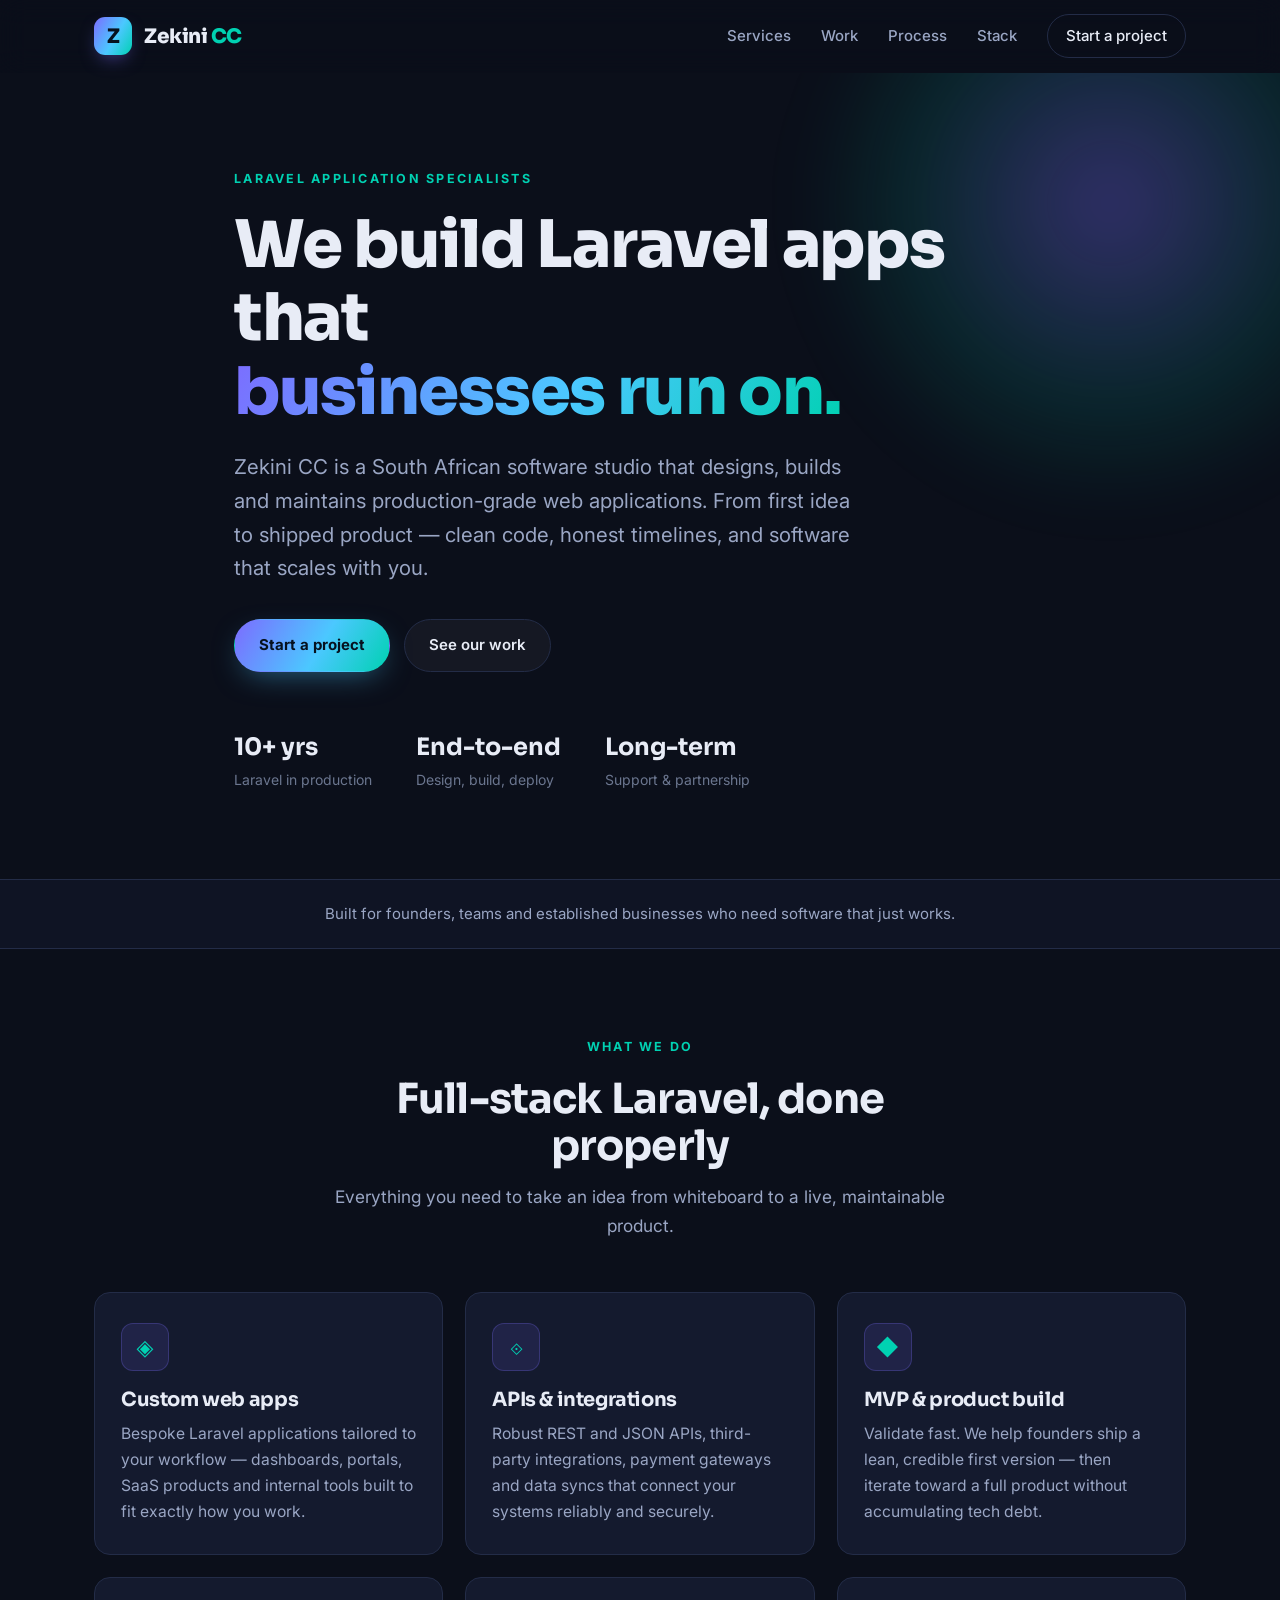
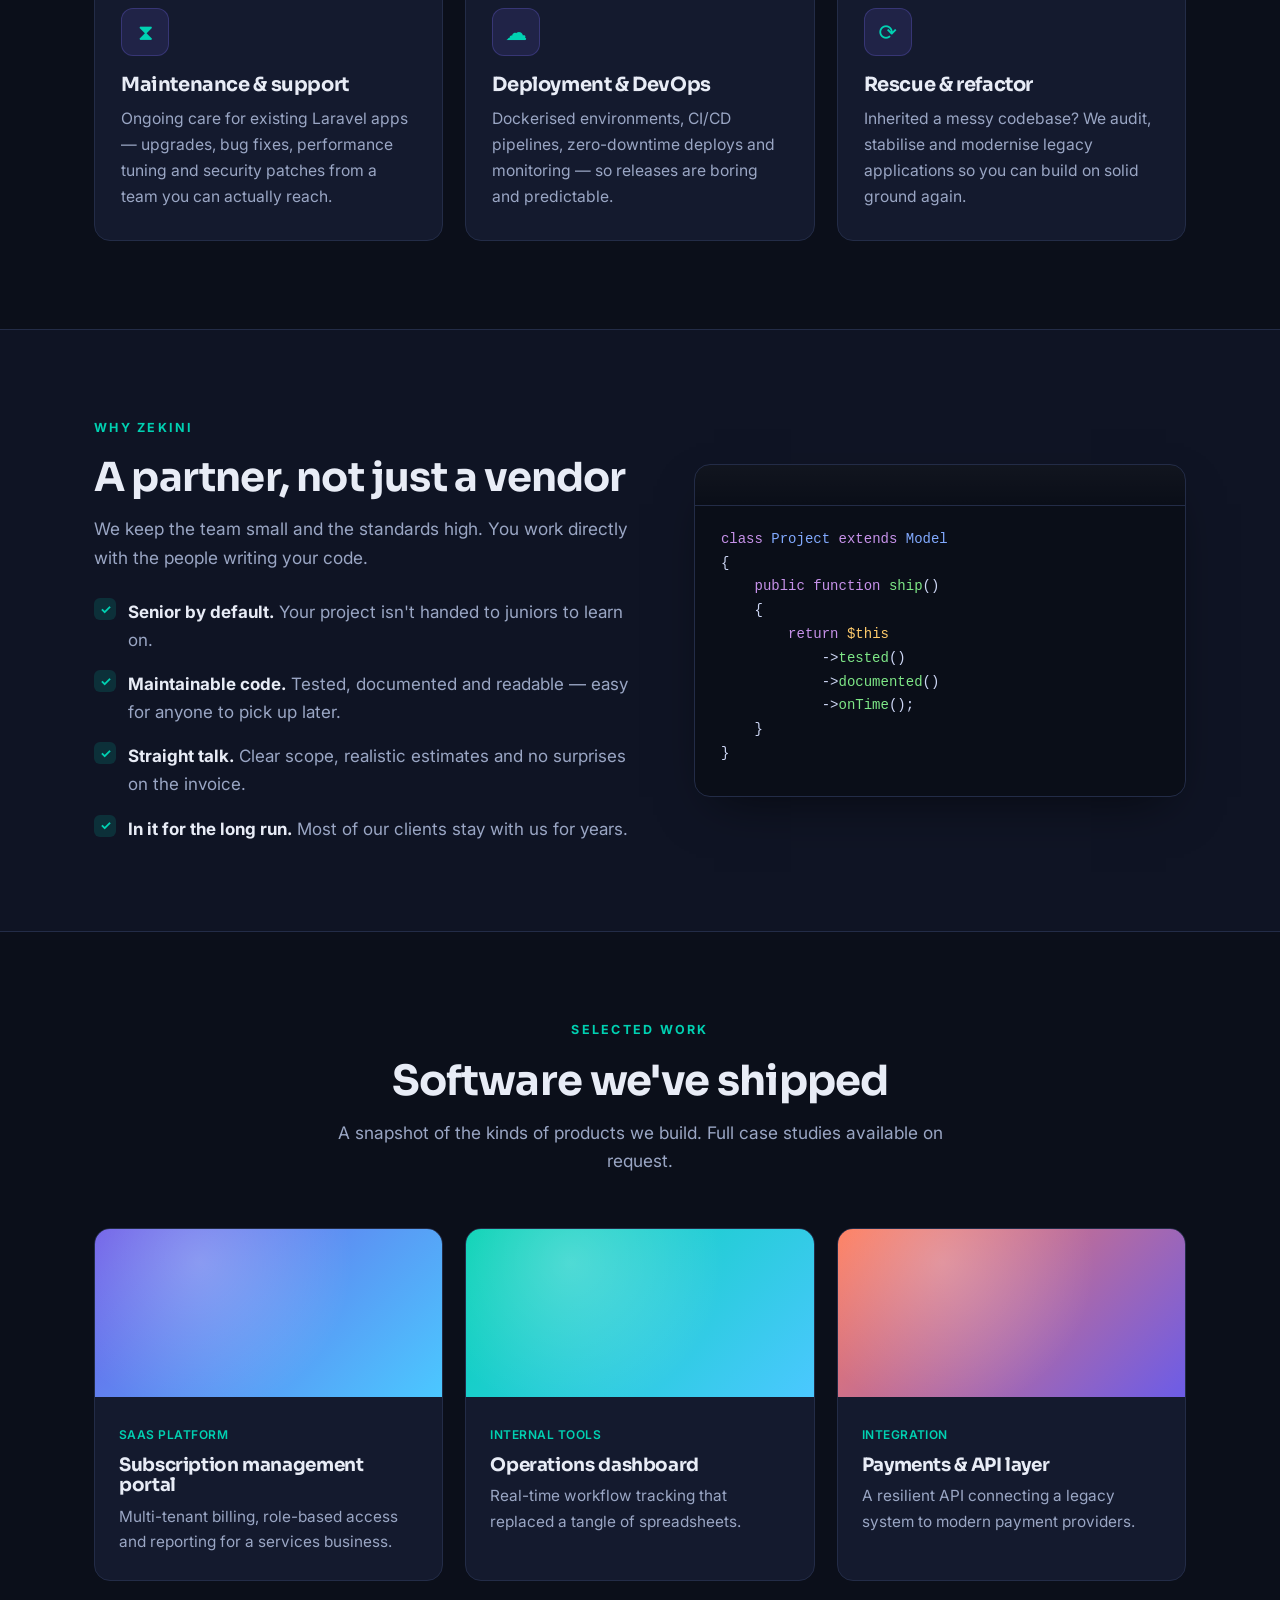
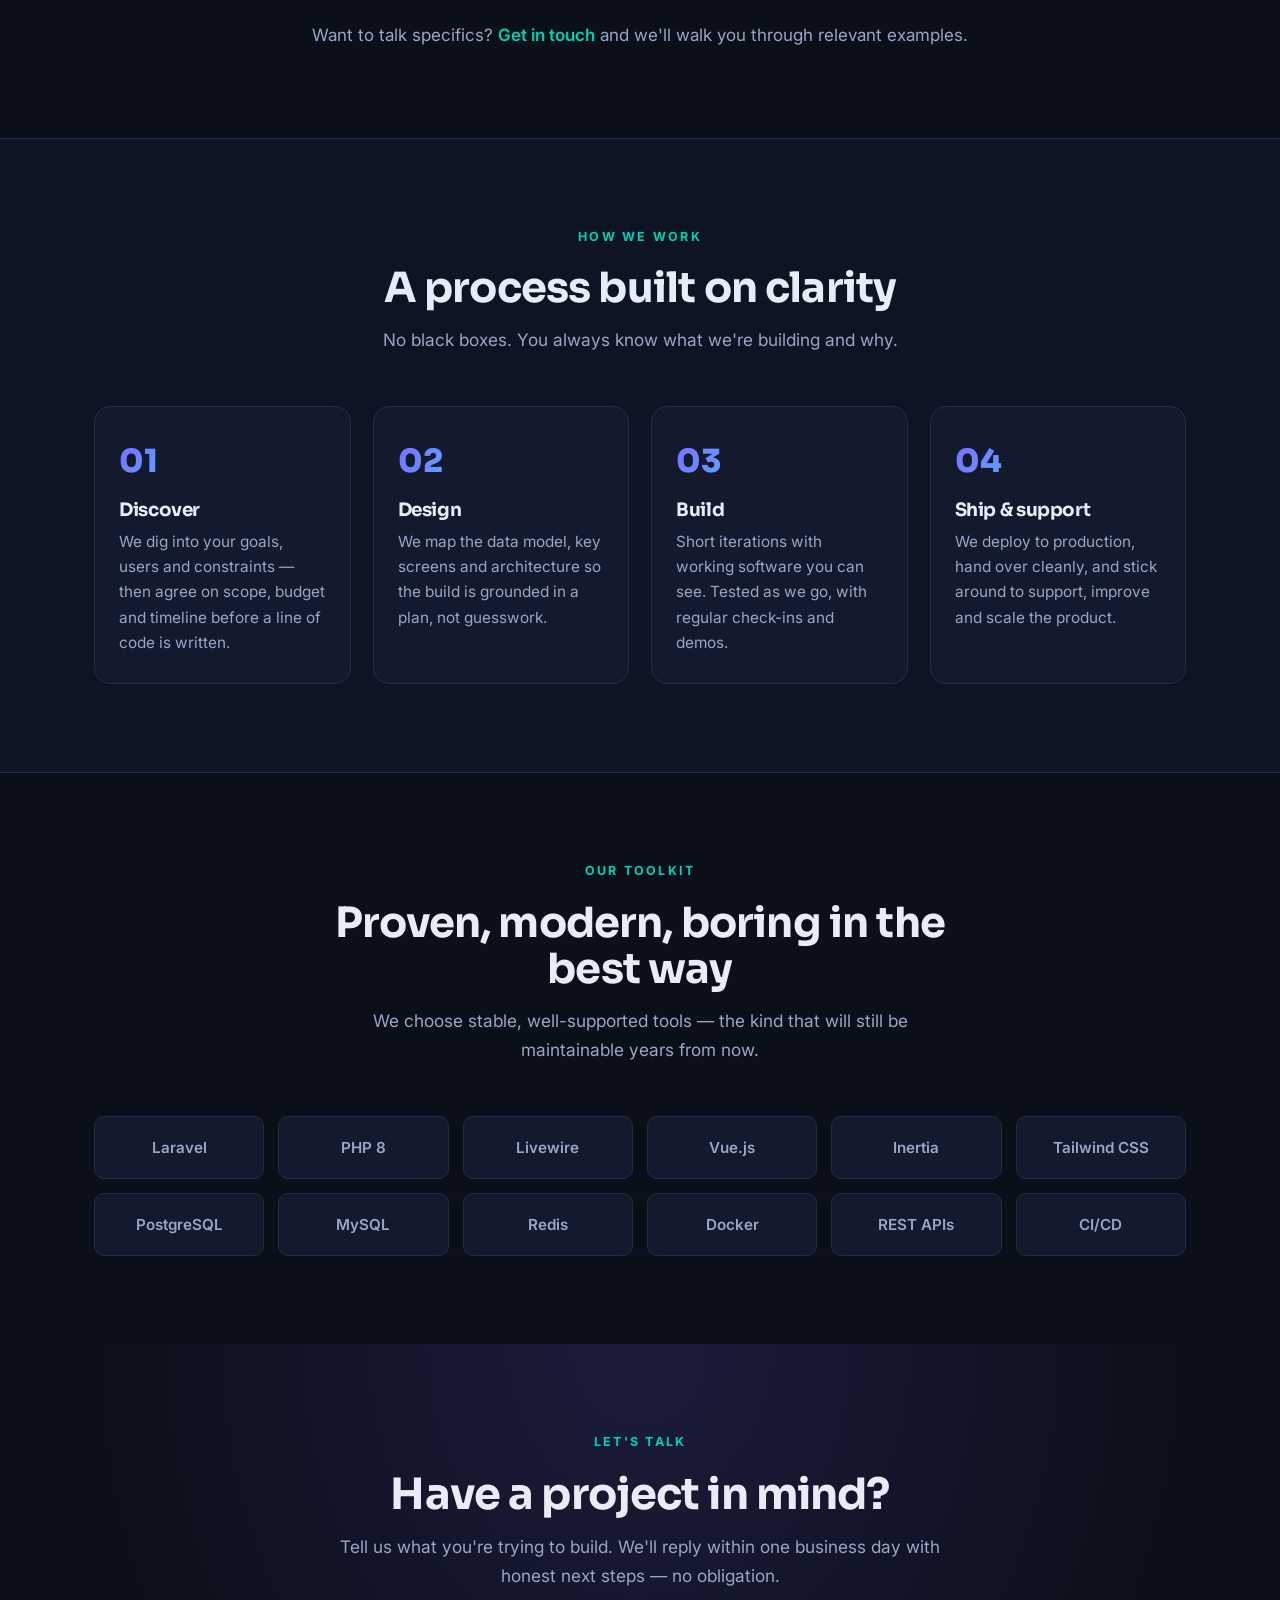
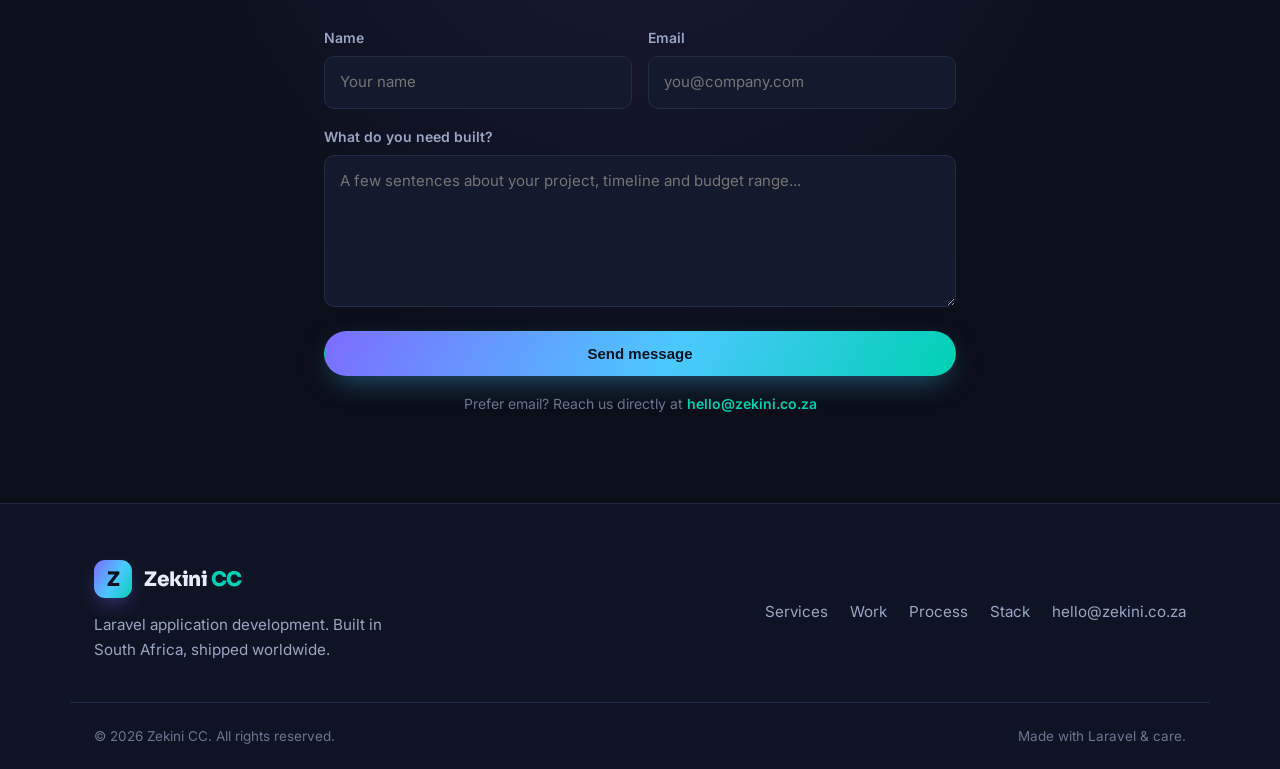
==== commit 41cff931: "Initial Zekini CC marketing site" ====
--- a/index.html
+++ b/index.html
@@ -3,13 +3,13 @@
 <head>
   <meta charset="UTF-8" />
   <meta name="viewport" content="width=device-width, initial-scale=1.0" />
-  <title>Zekini CC — AI-Driven Laravel App Development</title>
-  <meta name="description" content="Zekini CC builds AI-native web applications with Laravel — copilots, RAG chatbots, LLM agents, semantic search and automation baked in. From MVP to production." />
+  <title>Zekini CC — Laravel App Development</title>
+  <meta name="description" content="Zekini CC builds robust, scalable web applications with Laravel. From MVP to production, we ship reliable software for growing businesses." />
   <meta name="theme-color" content="#0b0f1a" />
 
   <!-- Open Graph -->
-  <meta property="og:title" content="Zekini CC — AI-Driven Laravel App Development" />
-  <meta property="og:description" content="We design and build AI-native Laravel applications — copilots, agents, RAG and automation for growing businesses." />
+  <meta property="og:title" content="Zekini CC — Laravel App Development" />
+  <meta property="og:description" content="We design and build production-grade Laravel applications for growing businesses." />
   <meta property="og:type" content="website" />
   <meta property="og:url" content="https://zekini.co.za" />
 
@@ -31,7 +31,6 @@
       </a>
 
       <nav class="nav" aria-label="Primary">
-        <a href="#ai">AI</a>
         <a href="#services">Services</a>
         <a href="#work">Work</a>
         <a href="#process">Process</a>
@@ -44,7 +43,6 @@
       </button>
     </div>
     <div class="mobile-nav" id="mobile-nav" hidden>
-      <a href="#ai">AI</a>
       <a href="#services">Services</a>
       <a href="#work">Work</a>
       <a href="#process">Process</a>
@@ -56,46 +54,23 @@
   <main id="main">
     <!-- Hero -->
     <section class="hero">
-      <div class="container hero-inner hero-grid">
-        <div class="hero-copy">
-          <p class="eyebrow">AI-native Laravel studio</p>
-          <h1>Laravel apps with<br /><span class="grad">AI in their bones.</span></h1>
-          <p class="lede">
-            Zekini CC builds production-grade web applications on Laravel — then wires in the
-            funky stuff: copilots, chatbots that actually know your data, autonomous agents,
-            semantic search and workflow automation. Software that thinks along with your team.
-          </p>
-          <div class="hero-actions">
-            <a href="#contact" class="btn btn-primary">Start a project</a>
-            <a href="#ai" class="btn btn-ghost">Explore AI features</a>
-          </div>
-          <ul class="hero-stats">
-            <li><strong>AI-first</strong><span>Built in, not bolted on</span></li>
-            <li><strong>Laravel</strong><span>Rock-solid foundation</span></li>
-            <li><strong>End-to-end</strong><span>Design, build, deploy</span></li>
-          </ul>
-        </div>
-
-        <!-- Funky animated AI copilot demo -->
-        <div class="hero-demo" aria-hidden="true">
-          <div class="demo-window">
-            <div class="demo-bar">
-              <span class="dot dot-r"></span><span class="dot dot-y"></span><span class="dot dot-g"></span>
-              <span class="demo-title">zekini · ai copilot</span>
-            </div>
-            <div class="demo-body" id="demo-body">
-              <div class="msg msg-user"><span>Which customers are at risk of churning?</span></div>
-              <div class="msg msg-ai">
-                <span class="msg-avatar">✦</span>
-                <span class="msg-text" id="demo-typing"></span>
-              </div>
-            </div>
-            <div class="demo-input">
-              <span class="demo-caret">Ask anything…</span>
-              <span class="demo-send">↵</span>
-            </div>
-          </div>
-        </div>
+      <div class="container hero-inner">
+        <p class="eyebrow">Laravel application specialists</p>
+        <h1>We build Laravel apps that<br /><span class="grad">businesses run on.</span></h1>
+        <p class="lede">
+          Zekini CC is a South African software studio that designs, builds and maintains
+          production-grade web applications. From first idea to shipped product — clean code,
+          honest timelines, and software that scales with you.
+        </p>
+        <div class="hero-actions">
+          <a href="#contact" class="btn btn-primary">Start a project</a>
+          <a href="#work" class="btn btn-ghost">See our work</a>
+        </div>
+        <ul class="hero-stats">
+          <li><strong>10+ yrs</strong><span>Laravel in production</span></li>
+          <li><strong>End-to-end</strong><span>Design, build, deploy</span></li>
+          <li><strong>Long-term</strong><span>Support &amp; partnership</span></li>
+        </ul>
       </div>
       <div class="hero-glow" aria-hidden="true"></div>
     </section>
@@ -103,86 +78,12 @@
     <!-- Trusted / intro strip -->
     <section class="strip">
       <div class="container">
-        <p>We speak fluent LLM — RAG, embeddings, agents, function calling and eval loops — on a foundation that won't fall over in production.</p>
-      </div>
-    </section>
-
-    <!-- AI capabilities -->
-    <section class="section" id="ai">
-      <div class="container">
-        <header class="section-head">
-          <p class="eyebrow">The funky stuff</p>
-          <h2>AI features your users will actually use</h2>
-          <p class="section-sub">Not a chatbot bolted onto a corner of the screen. Real intelligence woven through the product — grounded in <em>your</em> data, running inside your Laravel app.</p>
-        </header>
-
-        <div class="grid grid-3 ai-grid">
-          <article class="card ai-card">
-            <div class="card-icon">🤖</div>
-            <h3>AI copilots &amp; assistants</h3>
-            <p>In-app assistants that answer questions, draft content and take actions on behalf of your users — with function calling wired straight into your models.</p>
-          </article>
-          <article class="card ai-card">
-            <div class="card-icon">💬</div>
-            <h3>RAG chatbots</h3>
-            <p>Chatbots that actually know your business. We ground responses in your docs, database and knowledge base so answers are accurate, not hallucinated.</p>
-          </article>
-          <article class="card ai-card">
-            <div class="card-icon">🧭</div>
-            <h3>Semantic search</h3>
-            <p>Search by meaning, not keywords. Vector embeddings with pgvector let users find the right thing even when they don't know the exact words.</p>
-          </article>
-          <article class="card ai-card">
-            <div class="card-icon">⚙️</div>
-            <h3>Autonomous agents</h3>
-            <p>Multi-step AI workflows that plan, use tools and get things done — triaging tickets, enriching leads or running back-office tasks on a schedule.</p>
-          </article>
-          <article class="card ai-card">
-            <div class="card-icon">📄</div>
-            <h3>Document intelligence</h3>
-            <p>Pull structured data out of invoices, contracts and PDFs. Classify, summarise and extract — turning messy documents into clean records automatically.</p>
-          </article>
-          <article class="card ai-card">
-            <div class="card-icon">✨</div>
-            <h3>Generative features</h3>
-            <p>Draft emails, generate summaries, spin up images, rewrite copy — the creative, delightful features that make your product feel a step ahead.</p>
-          </article>
-          <article class="card ai-card">
-            <div class="card-icon">🔮</div>
-            <h3>Predictive &amp; scoring</h3>
-            <p>Churn risk, lead scoring, demand forecasting, anomaly detection — models that turn your historical data into decisions users can act on.</p>
-          </article>
-          <article class="card ai-card">
-            <div class="card-icon">🎙️</div>
-            <h3>Voice &amp; multimodal</h3>
-            <p>Speech-to-text, voice interfaces and image understanding — meet your users wherever they are, on whatever they're holding.</p>
-          </article>
-          <article class="card ai-card">
-            <div class="card-icon">🛡️</div>
-            <h3>Guardrails &amp; evals</h3>
-            <p>The unglamorous bit that matters: prompt safety, output validation, cost controls and evaluation loops so your AI stays reliable in production.</p>
-          </article>
-        </div>
-
-        <div class="ai-banner">
-          <div class="ai-banner-text">
-            <h3>Model-agnostic by design</h3>
-            <p>We work across Claude, OpenAI, Gemini and open-source models — picking the right one for the job, and keeping you free to switch as the landscape shifts.</p>
-          </div>
-          <ul class="ai-chip-row">
-            <li>Claude</li>
-            <li>OpenAI</li>
-            <li>Gemini</li>
-            <li>Llama</li>
-            <li>Mistral</li>
-            <li>pgvector</li>
-          </ul>
-        </div>
+        <p>Built for founders, teams and established businesses who need software that just works.</p>
       </div>
     </section>
 
     <!-- Services -->
-    <section class="section section-alt" id="services">
+    <section class="section" id="services">
       <div class="container">
         <header class="section-head">
           <p class="eyebrow">What we do</p>
@@ -193,18 +94,18 @@
         <div class="grid grid-3">
           <article class="card">
             <div class="card-icon">◈</div>
-            <h3>AI-native web apps</h3>
-            <p>Bespoke Laravel applications with intelligence built in — dashboards, portals and SaaS products where AI copilots and automation are part of the core, not an afterthought.</p>
+            <h3>Custom web apps</h3>
+            <p>Bespoke Laravel applications tailored to your workflow — dashboards, portals, SaaS products and internal tools built to fit exactly how you work.</p>
           </article>
           <article class="card">
             <div class="card-icon">⟐</div>
-            <h3>LLM integration</h3>
-            <p>We plug large language models into your product properly — streaming responses, function calling, retrieval, cost controls and fallbacks — connected to your real data.</p>
+            <h3>APIs &amp; integrations</h3>
+            <p>Robust REST and JSON APIs, third-party integrations, payment gateways and data syncs that connect your systems reliably and securely.</p>
           </article>
           <article class="card">
             <div class="card-icon">◆</div>
-            <h3>AI MVP &amp; product build</h3>
-            <p>Validate an AI idea fast. We help founders ship a credible first version — prompt, pipeline and product — then iterate toward scale without the tech debt.</p>
+            <h3>MVP &amp; product build</h3>
+            <p>Validate fast. We help founders ship a lean, credible first version — then iterate toward a full product without accumulating tech debt.</p>
           </article>
           <article class="card">
             <div class="card-icon">⧗</div>
@@ -226,7 +127,7 @@
     </section>
 
     <!-- Why us -->
-    <section class="section" id="why">
+    <section class="section section-alt" id="why">
       <div class="container why-inner">
         <div class="why-copy">
           <p class="eyebrow">Why Zekini</p>
@@ -255,7 +156,7 @@
     </section>
 
     <!-- Work / case studies -->
-    <section class="section section-alt" id="work">
+    <section class="section" id="work">
       <div class="container">
         <header class="section-head">
           <p class="eyebrow">Selected work</p>
@@ -267,25 +168,25 @@
           <article class="work-card">
             <div class="work-thumb work-thumb-1" aria-hidden="true"></div>
             <div class="work-body">
-              <span class="tag">AI copilot</span>
-              <h3>Support assistant on company data</h3>
-              <p>A RAG-powered copilot answering staff questions from internal docs — with citations and guardrails.</p>
+              <span class="tag">SaaS platform</span>
+              <h3>Subscription management portal</h3>
+              <p>Multi-tenant billing, role-based access and reporting for a services business.</p>
             </div>
           </article>
           <article class="work-card">
             <div class="work-thumb work-thumb-2" aria-hidden="true"></div>
             <div class="work-body">
-              <span class="tag">Automation</span>
-              <h3>Document extraction pipeline</h3>
-              <p>Invoices and contracts turned into structured records automatically — hours of manual capture, gone.</p>
+              <span class="tag">Internal tools</span>
+              <h3>Operations dashboard</h3>
+              <p>Real-time workflow tracking that replaced a tangle of spreadsheets.</p>
             </div>
           </article>
           <article class="work-card">
             <div class="work-thumb work-thumb-3" aria-hidden="true"></div>
             <div class="work-body">
-              <span class="tag">Semantic search</span>
-              <h3>Meaning-based catalogue search</h3>
-              <p>Vector search that finds the right product even when customers don't know the right words.</p>
+              <span class="tag">Integration</span>
+              <h3>Payments &amp; API layer</h3>
+              <p>A resilient API connecting a legacy system to modern payment providers.</p>
             </div>
           </article>
         </div>
@@ -295,7 +196,7 @@
     </section>
 
     <!-- Process -->
-    <section class="section" id="process">
+    <section class="section section-alt" id="process">
       <div class="container">
         <header class="section-head">
           <p class="eyebrow">How we work</p>
@@ -329,12 +230,12 @@
     </section>
 
     <!-- Stack -->
-    <section class="section section-alt" id="stack">
+    <section class="section" id="stack">
       <div class="container">
         <header class="section-head">
           <p class="eyebrow">Our toolkit</p>
-          <h2>A rock-solid base, a cutting-edge top</h2>
-          <p class="section-sub">Battle-tested Laravel foundations paired with a modern AI toolkit — so your product is both dependable and genuinely smart.</p>
+          <h2>Proven, modern, boring in the best way</h2>
+          <p class="section-sub">We choose stable, well-supported tools — the kind that will still be maintainable years from now.</p>
         </header>
 
         <ul class="stack-grid">
@@ -342,20 +243,14 @@
           <li>PHP 8</li>
           <li>Livewire</li>
           <li>Vue.js</li>
+          <li>Inertia</li>
           <li>Tailwind CSS</li>
           <li>PostgreSQL</li>
-          <li class="stack-ai">pgvector</li>
-          <li class="stack-ai">Claude</li>
-          <li class="stack-ai">OpenAI</li>
-          <li class="stack-ai">Embeddings</li>
-          <li class="stack-ai">RAG</li>
-          <li class="stack-ai">AI Agents</li>
+          <li>MySQL</li>
           <li>Redis</li>
           <li>Docker</li>
           <li>REST APIs</li>
           <li>CI/CD</li>
-          <li>Queues</li>
-          <li>Laravel Cloud</li>
         </ul>
       </div>
     </section>
--- a/css/styles.css
+++ b/css/styles.css
@@ -137,55 +137,6 @@
   filter: blur(30px); pointer-events: none;
 }
 
-/* Hero two-column layout with demo */
-.hero-grid { display: grid; grid-template-columns: 1.1fr .9fr; gap: 56px; align-items: center; max-width: var(--maxw); }
-.hero-copy { max-width: 620px; }
-
-/* Funky AI copilot demo window */
-.hero-demo { position: relative; z-index: 2; }
-.demo-window {
-  background: #0a0e18; border: 1px solid var(--border); border-radius: var(--radius);
-  box-shadow: var(--shadow); overflow: hidden;
-  transform: perspective(1200px) rotateY(-6deg) rotateX(2deg);
-  transition: transform .4s ease;
-}
-.hero-demo:hover .demo-window { transform: perspective(1200px) rotateY(0) rotateX(0); }
-.demo-bar {
-  display: flex; align-items: center; gap: 8px; padding: 12px 16px;
-  border-bottom: 1px solid var(--border); background: rgba(255,255,255,.02);
-}
-.dot { width: 11px; height: 11px; border-radius: 50%; }
-.dot-r { background: #ff5f57; } .dot-y { background: #febc2e; } .dot-g { background: #28c840; }
-.demo-title { margin-left: 8px; font-size: 12.5px; color: var(--faint); font-family: ui-monospace, monospace; }
-.demo-body { padding: 22px 20px; display: flex; flex-direction: column; gap: 16px; min-height: 210px; }
-.msg { display: flex; gap: 10px; font-size: 14.5px; line-height: 1.55; }
-.msg-user { justify-content: flex-end; }
-.msg-user span {
-  background: rgba(124,108,255,.16); border: 1px solid rgba(124,108,255,.3);
-  color: var(--text); padding: 10px 14px; border-radius: 14px 14px 4px 14px; max-width: 82%;
-}
-.msg-ai { align-items: flex-start; }
-.msg-avatar {
-  flex: 0 0 auto; width: 26px; height: 26px; display: grid; place-items: center;
-  border-radius: 8px; background: var(--grad); color: #06121f; font-size: 14px; font-weight: 800;
-}
-.msg-text {
-  background: var(--surface); border: 1px solid var(--border);
-  color: var(--muted); padding: 10px 14px; border-radius: 4px 14px 14px 14px; max-width: 82%; min-height: 20px;
-}
-.msg-text::after { content: '▋'; color: var(--brand-2); animation: blink 1s step-end infinite; margin-left: 1px; }
-.msg-text.done::after { content: ''; }
-@keyframes blink { 50% { opacity: 0; } }
-.demo-input {
-  display: flex; align-items: center; justify-content: space-between;
-  padding: 12px 16px; border-top: 1px solid var(--border); background: rgba(255,255,255,.02);
-}
-.demo-caret { color: var(--faint); font-size: 14px; }
-.demo-send {
-  width: 30px; height: 30px; display: grid; place-items: center; border-radius: 8px;
-  background: var(--grad); color: #06121f; font-weight: 700;
-}
-
 /* ===== Strip ===== */
 .strip { border-top: 1px solid var(--border); border-bottom: 1px solid var(--border); background: var(--bg-alt); }
 .strip p { text-align: center; color: var(--muted); padding: 22px 0; font-size: 15px; }
@@ -213,37 +164,6 @@
 }
 .card h3 { font-size: 1.22rem; margin-bottom: 10px; }
 .card p { color: var(--muted); font-size: .98rem; }
-
-/* ===== AI section ===== */
-.ai-card .card-icon {
-  background: rgba(0,209,178,.1); border-color: rgba(0,209,178,.3);
-  font-size: 22px; filter: saturate(1.1);
-}
-.ai-banner {
-  margin-top: 40px; display: flex; align-items: center; justify-content: space-between;
-  gap: 32px; flex-wrap: wrap;
-  padding: 30px 34px; border-radius: var(--radius);
-  border: 1px solid rgba(124,108,255,.35);
-  background:
-    radial-gradient(circle at 0% 0%, rgba(124,108,255,.16), transparent 55%),
-    radial-gradient(circle at 100% 100%, rgba(0,209,178,.14), transparent 55%),
-    var(--surface);
-}
-.ai-banner-text h3 { font-size: 1.3rem; margin-bottom: 8px; }
-.ai-banner-text p { color: var(--muted); max-width: 520px; font-size: .98rem; }
-.ai-chip-row { list-style: none; margin: 0; padding: 0; display: flex; flex-wrap: wrap; gap: 10px; }
-.ai-chip-row li {
-  font-size: 13px; font-weight: 600; color: var(--text);
-  padding: 8px 14px; border-radius: 999px;
-  background: rgba(255,255,255,.04); border: 1px solid var(--border);
-}
-
-/* AI stack chips highlight */
-.stack-ai {
-  color: var(--text) !important;
-  border-color: rgba(0,209,178,.4) !important;
-  background: linear-gradient(180deg, rgba(0,209,178,.08), rgba(124,108,255,.06)) !important;
-}
 
 /* ===== Why ===== */
 .why-inner { display: grid; grid-template-columns: 1.05fr .95fr; gap: 56px; align-items: center; }
@@ -369,10 +289,6 @@
   .steps { grid-template-columns: repeat(2, 1fr); }
   .stack-grid { grid-template-columns: repeat(4, 1fr); }
   .why-inner { grid-template-columns: 1fr; gap: 36px; }
-  .hero-grid { grid-template-columns: 1fr; gap: 44px; }
-  .hero-demo { max-width: 460px; }
-  .demo-window { transform: none; }
-  .ai-banner { flex-direction: column; align-items: flex-start; }
 }
 @media (max-width: 680px) {
   .nav { display: none; }
